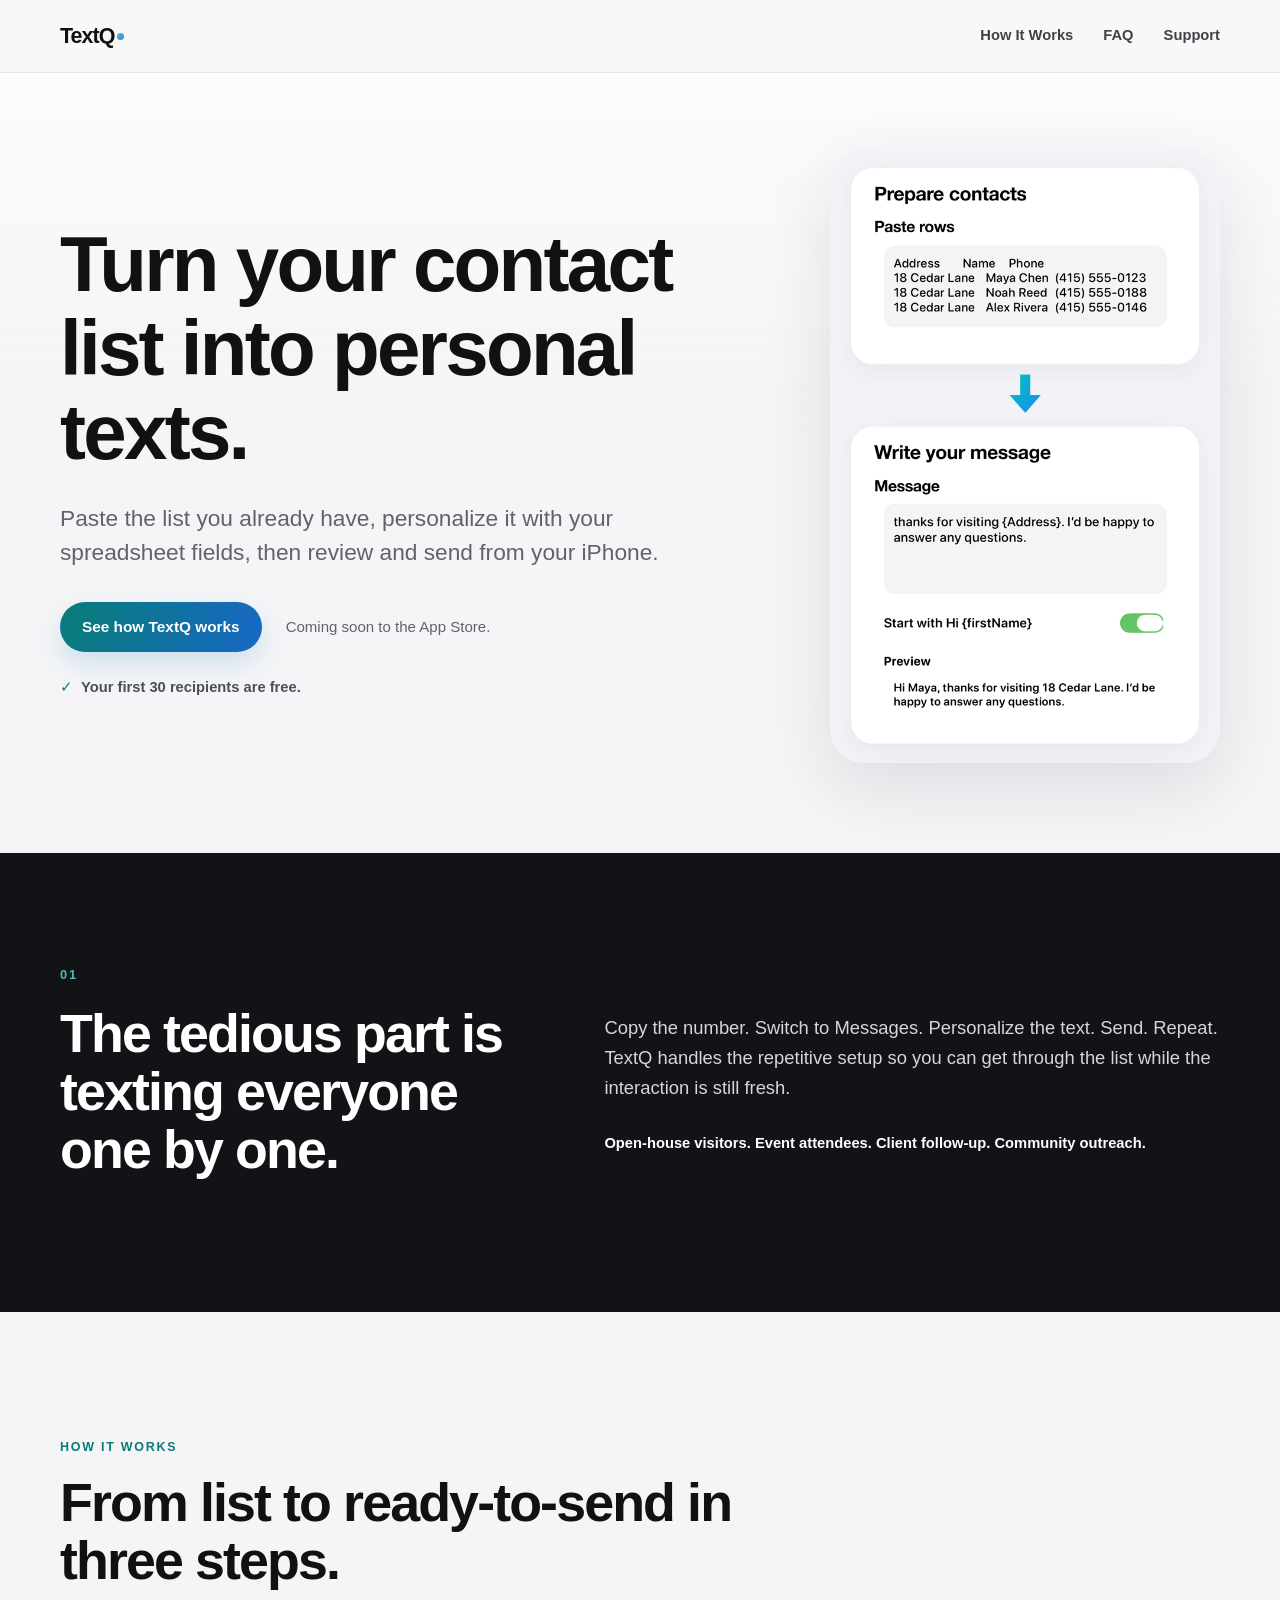
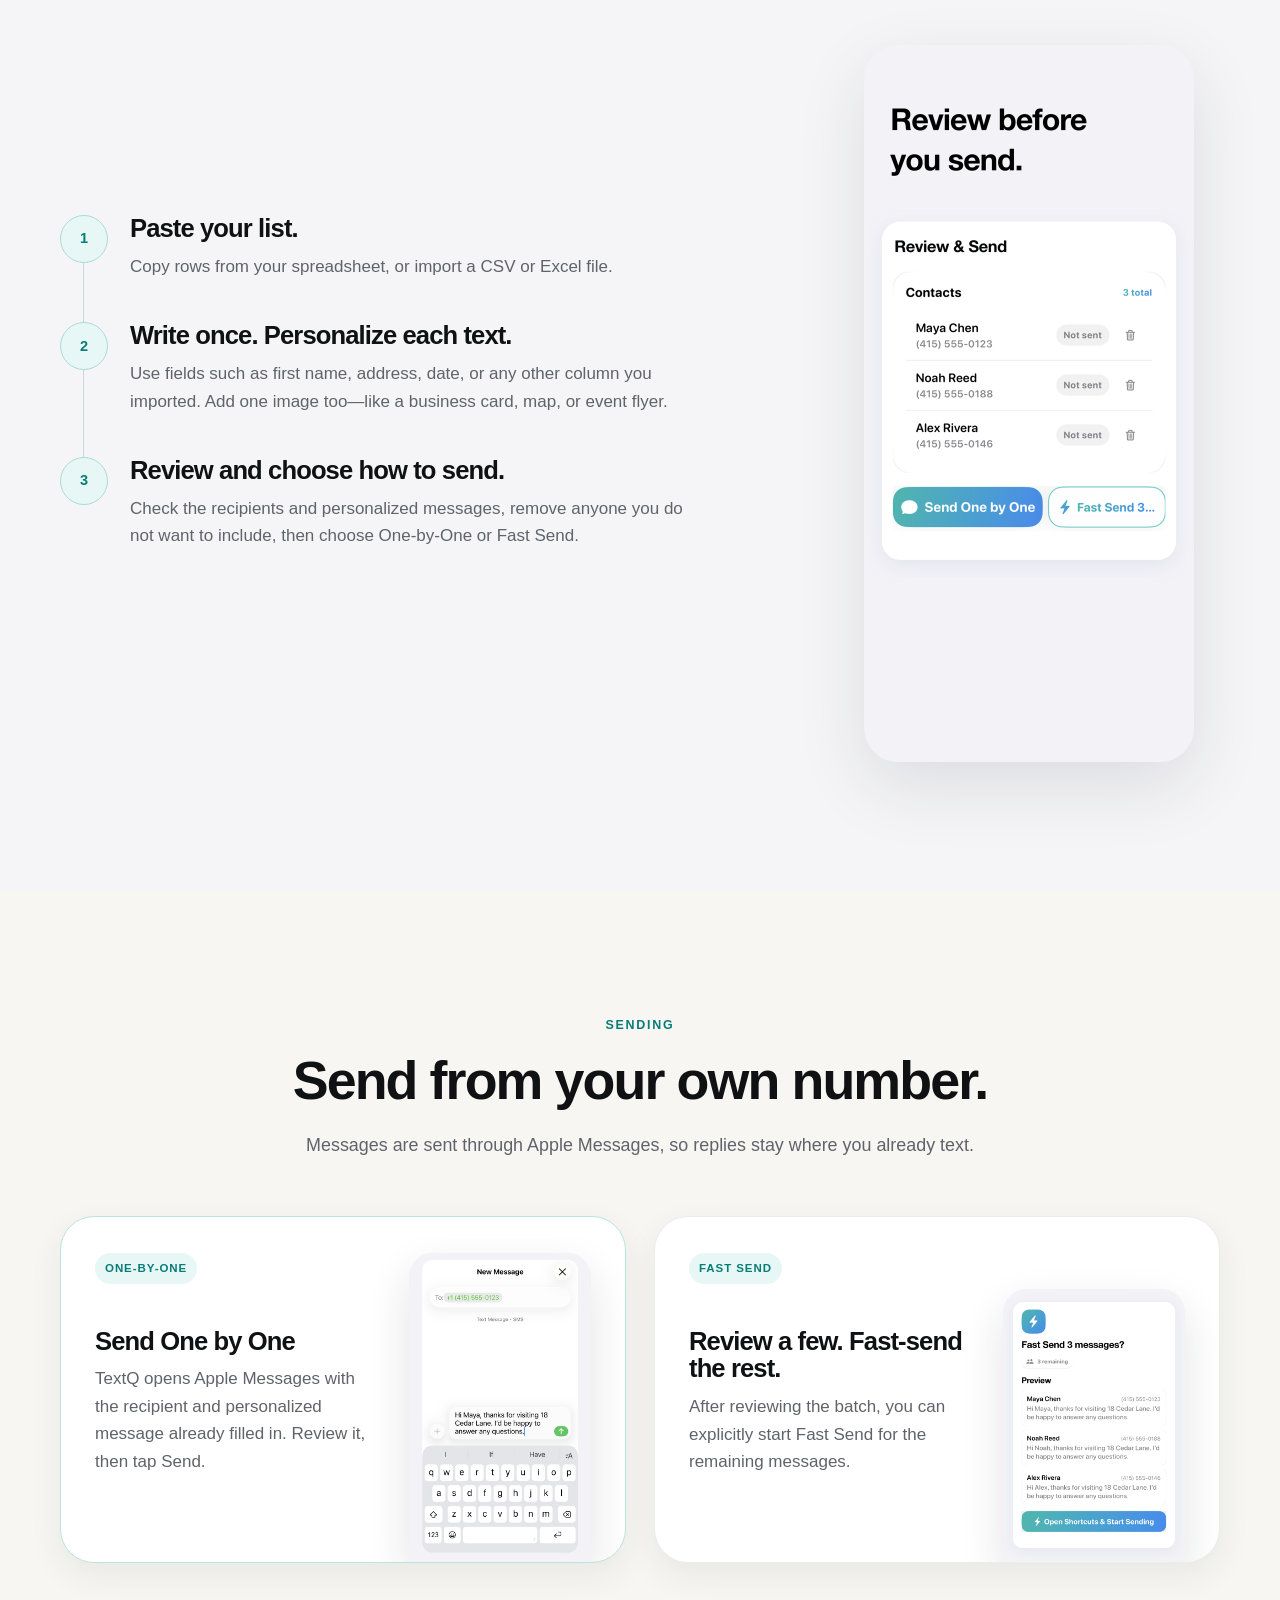
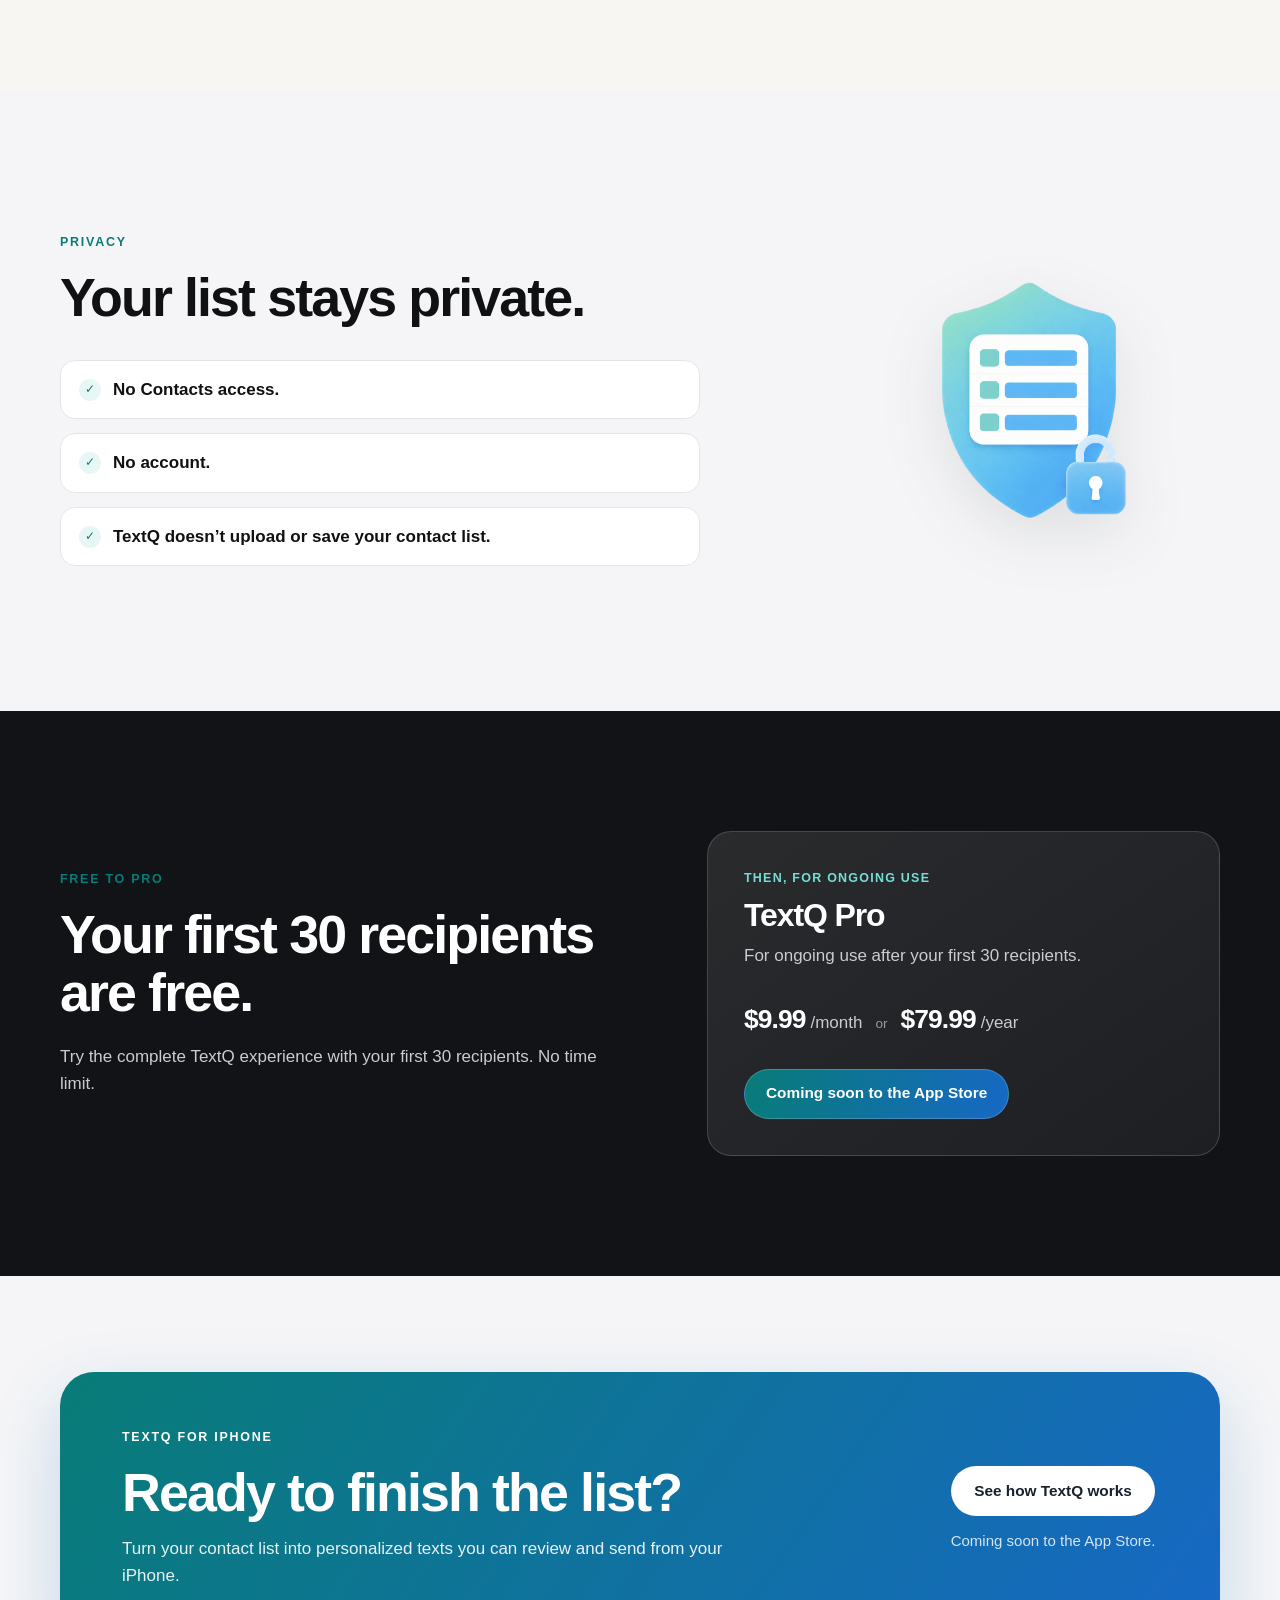
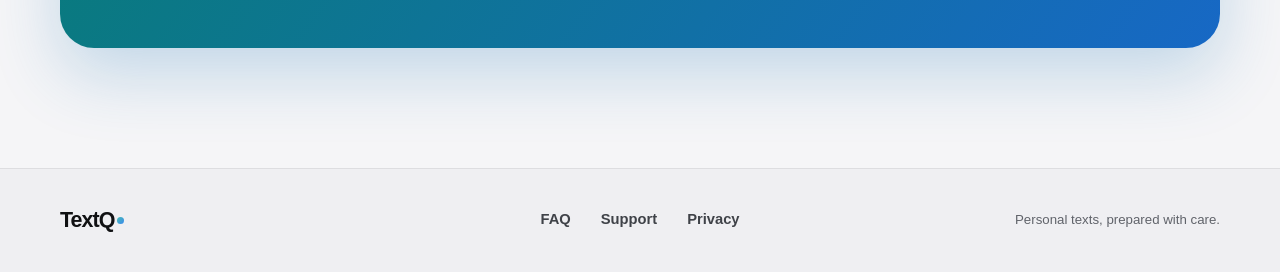
==== index.html @ ec455a9d "Build TextQ launch website" ====
<!doctype html>
<html lang="en">
<head>
  <meta charset="utf-8">
  <meta name="viewport" content="width=device-width, initial-scale=1">
  <title>TextQ — Turn Contact Lists Into Personal Texts</title>
  <meta name="description" content="Paste or import your contact list, personalize texts with spreadsheet fields, review every message, and send from your own iPhone with TextQ.">
  <meta name="theme-color" content="#f5f5f7">
  <link rel="icon" href="assets/images/favicon.png" type="image/png">
  <link rel="apple-touch-icon" href="assets/images/apple-touch-icon.png">
  <link rel="stylesheet" href="assets/css/site.css">
</head>
<body>
  <a class="skip-link" href="#main-content">Skip to content</a>

  <header class="site-header">
    <div class="nav-shell">
      <a class="wordmark" href="index.html" aria-label="TextQ home">TextQ</a>
      <nav class="desktop-nav" aria-label="Primary navigation">
        <a href="#how-it-works">How It Works</a>
        <a href="faq/">FAQ</a>
        <a href="support/">Support</a>
      </nav>
      <details class="mobile-nav">
        <summary aria-label="Open navigation menu">Menu</summary>
        <nav aria-label="Mobile navigation">
          <a href="#how-it-works">How It Works</a>
          <a href="faq/">FAQ</a>
          <a href="support/">Support</a>
        </nav>
      </details>
    </div>
  </header>

  <main id="main-content">
    <section class="hero section-shell" aria-labelledby="hero-title">
      <div class="hero-copy">
        <h1 id="hero-title">Turn your contact list into personal texts.</h1>
        <p class="hero-lede">Paste the list you already have, personalize it with your spreadsheet fields, then review and send from your iPhone.</p>
        <div class="hero-actions">
          <a class="button button-primary" href="#how-it-works">See how TextQ works</a>
          <p class="status-text">Coming soon to the App Store.</p>
        </div>
        <p class="hero-proof">Your first 30 recipients are free.</p>
      </div>
      <figure class="hero-visual product-shot">
        <img src="assets/images/textq-list-to-message.png" width="660" height="1040" alt="A TextQ contact list with Maya Chen, Noah Reed, and Alex Rivera becoming personalized message previews.">
      </figure>
    </section>

    <section class="pain-section">
      <div class="section-shell pain-layout">
        <div>
          <p class="section-number" aria-hidden="true">01</p>
          <h2>The tedious part is texting everyone one by one.</h2>
        </div>
        <div class="pain-copy">
          <p>Copy the number. Switch to Messages. Personalize the text. Send. Repeat. TextQ handles the repetitive setup so you can get through the list while the interaction is still fresh.</p>
          <p class="example-line">Open-house visitors. Event attendees. Client follow-up. Community outreach.</p>
        </div>
      </div>
    </section>

    <section class="how-section section-shell" id="how-it-works" aria-labelledby="how-title">
      <div class="section-heading">
        <p class="eyebrow">How it works</p>
        <h2 id="how-title">From list to ready-to-send in three steps.</h2>
      </div>
      <div class="how-layout">
        <ol class="steps-list">
          <li>
            <span class="step-index" aria-hidden="true">1</span>
            <div>
              <h3>Paste your list.</h3>
              <p>Copy rows from your spreadsheet, or import a CSV or Excel file.</p>
            </div>
          </li>
          <li>
            <span class="step-index" aria-hidden="true">2</span>
            <div>
              <h3>Write once. Personalize each text.</h3>
              <p>Use fields such as first name, address, date, or any other column you imported. Add one image too—like a business card, map, or event flyer.</p>
            </div>
          </li>
          <li>
            <span class="step-index" aria-hidden="true">3</span>
            <div>
              <h3>Review and choose how to send.</h3>
              <p>Check the recipients and personalized messages, remove anyone you do not want to include, then choose One-by-One or Fast Send.</p>
            </div>
          </li>
        </ol>
        <figure class="review-visual product-shot compact-shot">
          <img src="assets/images/textq-review.png" width="660" height="1434" alt="TextQ Review and Send showing three recipients and the Send One by One and Fast Send choices.">
        </figure>
      </div>
    </section>

    <section class="sending-section">
      <div class="section-shell">
        <div class="section-heading centered-heading">
          <p class="eyebrow">Sending</p>
          <h2>Send from your own number.</h2>
          <p>Messages are sent through Apple Messages, so replies stay where you already text.</p>
        </div>
        <div class="sending-grid">
          <article class="send-choice primary-choice">
            <div class="choice-copy">
              <span class="choice-label">One-by-One</span>
              <h3>Send One by One</h3>
              <p>TextQ opens Apple Messages with the recipient and personalized message already filled in. Review it, then tap Send.</p>
            </div>
            <figure class="product-shot send-shot">
              <img src="assets/images/textq-apple-messages.png?v=c2-final" width="660" height="1120" alt="An unsent personalized text to Maya shown in Apple Messages.">
            </figure>
          </article>
          <article class="send-choice">
            <div class="choice-copy">
              <span class="choice-label">Fast Send</span>
              <h3>Review a few. Fast-send the rest.</h3>
              <p>After reviewing the batch, you can explicitly start Fast Send for the remaining messages.</p>
            </div>
            <figure class="product-shot send-shot">
              <img src="assets/images/textq-fast-send.png?v=c2-final" width="660" height="990" alt="TextQ Fast Send confirmation showing three personalized previews and the explicit Open Shortcuts and Start Sending action.">
            </figure>
          </article>
        </div>
      </div>
    </section>

    <section class="privacy-section section-shell" aria-labelledby="privacy-title">
      <div class="privacy-copy">
        <p class="eyebrow">Privacy</p>
        <h2 id="privacy-title">Your list stays private.</h2>
        <ul class="trust-list">
          <li>No Contacts access.</li>
          <li>No account.</li>
          <li>TextQ doesn’t upload or save your contact list.</li>
        </ul>
      </div>
      <figure class="privacy-visual">
        <img src="assets/images/textq-privacy.png" width="1254" height="1254" alt="A contact list protected by a shield and lock.">
      </figure>
    </section>

    <section class="pricing-section">
      <div class="section-shell pricing-layout">
        <div class="pricing-intro">
          <p class="eyebrow">Free to Pro</p>
          <h2>Your first 30 recipients are free.</h2>
          <p>Try the complete TextQ experience with your first 30 recipients. No time limit.</p>
        </div>
        <div class="pricing-card" aria-label="TextQ Pro standard pricing">
          <p class="plan-kicker">Then, for ongoing use</p>
          <h3>TextQ Pro</h3>
          <p>For ongoing use after your first 30 recipients.</p>
          <p class="price"><span>$9.99</span>/month <em>or</em> <span>$79.99</span>/year</p>
          <span class="button pricing-prelaunch-cta" role="link" aria-disabled="true" data-launch-slot="app-store">Coming soon to the App Store</span>
        </div>
      </div>
    </section>

    <section class="final-cta section-shell">
      <div>
        <p class="eyebrow">TextQ for iPhone</p>
        <h2>Ready to finish the list?</h2>
        <p>Turn your contact list into personalized texts you can review and send from your iPhone.</p>
      </div>
      <div class="final-actions">
        <a class="button button-light" href="#how-it-works">See how TextQ works</a>
        <p>Coming soon to the App Store.</p>
      </div>
    </section>
  </main>

  <footer class="site-footer">
    <div class="footer-shell">
      <a class="wordmark" href="index.html">TextQ</a>
      <nav aria-label="Footer navigation">
        <a href="faq/">FAQ</a>
        <a href="support/">Support</a>
        <a href="privacy/">Privacy</a>
      </nav>
      <p>Personal texts, prepared with care.</p>
    </div>
  </footer>
</body>
</html>
---- assets/css/site.css ----
:root {
  color-scheme: light;
  --bg: #f5f5f7;
  --bg-warm: #f7f6f2;
  --surface: #ffffff;
  --ink: #101113;
  --muted: #60636a;
  --line: #dedfe4;
  --teal: #49bdb4;
  --teal-dark: #087c77;
  --blue: #3988ef;
  --blue-dark: #1768c5;
  --accent-soft: #e7f7f5;
  --shadow: 0 24px 70px rgba(25, 37, 52, 0.11);
  --shadow-soft: 0 12px 34px rgba(25, 37, 52, 0.07);
  --radius-xl: 34px;
  --radius-lg: 24px;
  --radius-md: 18px;
  --content: 1160px;
  --reading: 720px;
  font-family: -apple-system, BlinkMacSystemFont, "Segoe UI", sans-serif;
  font-synthesis: none;
}

* {
  box-sizing: border-box;
}

html {
  scroll-behavior: smooth;
  scroll-padding-top: 96px;
}

body {
  margin: 0;
  background: var(--bg);
  color: var(--ink);
  font-size: 17px;
  line-height: 1.62;
  -webkit-font-smoothing: antialiased;
}

body::before {
  content: "";
  position: fixed;
  inset: 0 0 auto;
  z-index: -1;
  height: 430px;
  background: linear-gradient(180deg, rgba(255,255,255,.76), rgba(245,245,247,0));
  pointer-events: none;
}

img {
  display: block;
  max-width: 100%;
  height: auto;
}

a {
  color: inherit;
  text-decoration-thickness: .08em;
  text-underline-offset: .18em;
}

a:hover {
  text-decoration-color: var(--teal-dark);
}

:focus-visible {
  outline: 3px solid var(--blue);
  outline-offset: 4px;
  border-radius: 6px;
}

.skip-link {
  position: fixed;
  z-index: 100;
  top: 12px;
  left: 12px;
  padding: 10px 14px;
  border-radius: 10px;
  background: var(--ink);
  color: #fff;
  transform: translateY(-150%);
  transition: transform .15s ease;
}

.skip-link:focus {
  transform: translateY(0);
}

h1,
h2,
h3,
p {
  margin-top: 0;
}

h1,
h2,
h3 {
  line-height: 1.08;
  letter-spacing: -.035em;
}

h1 {
  margin-bottom: 26px;
  font-size: clamp(3.15rem, 6.4vw, 5.9rem);
  max-width: 820px;
}

@media (min-width: 761px) {
  .hero h1 {
    font-size: clamp(3.15rem, 6.1vw, 5.6rem);
  }
}

h2 {
  margin-bottom: 22px;
  font-size: clamp(2.3rem, 4.2vw, 4rem);
  max-width: 790px;
}

h3 {
  margin-bottom: 10px;
  font-size: clamp(1.3rem, 2vw, 1.65rem);
}

.section-shell,
.nav-shell,
.footer-shell {
  width: min(calc(100% - 48px), var(--content));
  margin-inline: auto;
}

.site-header {
  position: sticky;
  z-index: 50;
  top: 0;
  border-bottom: 1px solid rgba(16, 17, 19, .08);
  background: rgba(247, 247, 248, .86);
  -webkit-backdrop-filter: saturate(150%) blur(18px);
  backdrop-filter: saturate(150%) blur(18px);
}

.nav-shell {
  display: flex;
  min-height: 72px;
  align-items: center;
  justify-content: space-between;
}

.wordmark {
  font-size: 1.34rem;
  font-weight: 780;
  letter-spacing: -.045em;
  text-decoration: none;
}

.wordmark::after {
  content: "";
  display: inline-block;
  width: 7px;
  height: 7px;
  margin-left: 3px;
  border-radius: 50%;
  background: linear-gradient(135deg, var(--teal), var(--blue));
  vertical-align: .12em;
}

.desktop-nav,
.footer-shell nav {
  display: flex;
  align-items: center;
  gap: 30px;
}

.desktop-nav a,
.footer-shell nav a {
  color: #3f4248;
  font-size: .92rem;
  font-weight: 650;
  text-decoration: none;
}

.desktop-nav a:hover,
.footer-shell nav a:hover,
.desktop-nav a[aria-current="page"],
.footer-shell nav a[aria-current="page"] {
  color: var(--ink);
}

.mobile-nav {
  display: none;
  position: relative;
}

.mobile-nav summary {
  cursor: pointer;
  list-style: none;
  padding: 10px 2px 10px 12px;
  font-size: .94rem;
  font-weight: 700;
}

.mobile-nav summary::-webkit-details-marker {
  display: none;
}

.mobile-nav nav {
  position: absolute;
  top: 48px;
  right: 0;
  display: grid;
  min-width: 190px;
  padding: 10px;
  border: 1px solid var(--line);
  border-radius: 16px;
  background: var(--surface);
  box-shadow: var(--shadow-soft);
}

.mobile-nav nav a {
  padding: 11px 12px;
  border-radius: 10px;
  font-weight: 650;
  text-decoration: none;
}

.mobile-nav nav a:hover {
  background: var(--bg);
}

.eyebrow {
  margin-bottom: 18px;
  color: var(--teal-dark);
  font-size: .78rem;
  font-weight: 800;
  letter-spacing: .14em;
  line-height: 1.2;
  text-transform: uppercase;
}

.hero {
  display: grid;
  grid-template-columns: minmax(0, 1.12fr) minmax(290px, .66fr);
  gap: clamp(48px, 7vw, 100px);
  min-height: 780px;
  padding-block: 74px 88px;
  align-items: center;
}

.hero-copy {
  padding-top: 10px;
}

.hero-lede {
  max-width: 650px;
  margin-bottom: 32px;
  color: var(--muted);
  font-size: clamp(1.16rem, 2vw, 1.42rem);
  line-height: 1.52;
}

.hero-actions {
  display: flex;
  flex-wrap: wrap;
  gap: 18px 24px;
  align-items: center;
}

.button {
  display: inline-flex;
  min-height: 50px;
  align-items: center;
  justify-content: center;
  padding: 13px 21px;
  border: 1px solid transparent;
  border-radius: 999px;
  font-size: .96rem;
  font-weight: 750;
  line-height: 1.2;
  text-decoration: none;
}

.button-primary {
  background: linear-gradient(110deg, var(--teal-dark), var(--blue-dark));
  color: #fff;
  box-shadow: 0 12px 28px rgba(42, 132, 192, .19);
}

.button-primary:hover {
  filter: saturate(112%) brightness(.98);
}

.button-secondary {
  border-color: #c7c9d0;
  background: var(--surface);
  color: var(--ink);
}

.button-light {
  background: #fff;
  color: #17202d;
}

.status-text,
.final-actions p {
  margin: 0;
  color: var(--muted);
  font-size: .94rem;
}

.hero-proof {
  display: inline-block;
  margin: 24px 0 0;
  color: #4b4f56;
  font-size: .92rem;
  font-weight: 680;
}

.hero-proof::before {
  content: "✓";
  margin-right: 8px;
  color: var(--teal-dark);
}

.product-shot {
  margin: 0;
}

.product-shot img {
  width: 100%;
  border-radius: var(--radius-xl);
  background: #f2f2f7;
  box-shadow: var(--shadow);
}

.hero-visual {
  width: min(100%, 390px);
  justify-self: end;
  transform: rotate(0deg);
}

.pain-section {
  padding-block: 112px;
  background: #111316;
  color: #fff;
}

.pain-layout {
  display: grid;
  grid-template-columns: .86fr 1.14fr;
  gap: 80px;
  align-items: start;
}

.pain-layout h2 {
  max-width: 520px;
}

.pain-copy {
  max-width: 640px;
  padding-top: 48px;
  color: #d4d6da;
  font-size: 1.15rem;
}

.section-number {
  margin-bottom: 18px;
  color: var(--teal);
  font-size: .8rem;
  font-weight: 800;
  letter-spacing: .15em;
}

.example-line {
  margin: 30px 0 0;
  color: #fff;
  font-size: .92rem;
  font-weight: 700;
}

.how-section {
  padding-block: 128px;
}

.section-heading {
  max-width: 800px;
  margin-bottom: 56px;
}

.section-heading > p:last-child {
  max-width: 680px;
  margin-bottom: 0;
  color: var(--muted);
  font-size: 1.12rem;
}

.how-layout {
  display: grid;
  grid-template-columns: minmax(0, 1.15fr) minmax(280px, .62fr);
  gap: 70px;
  align-items: center;
}

.steps-list {
  display: grid;
  gap: 0;
  margin: 0;
  padding: 0;
  list-style: none;
}

.steps-list li {
  position: relative;
  display: grid;
  grid-template-columns: 48px 1fr;
  gap: 22px;
  padding: 0 0 42px;
}

.steps-list li:not(:last-child)::after {
  content: "";
  position: absolute;
  top: 48px;
  bottom: 0;
  left: 23px;
  width: 1px;
  background: #c9d8dd;
}

.step-index {
  display: grid;
  width: 48px;
  height: 48px;
  place-items: center;
  border: 1px solid #acd9d6;
  border-radius: 50%;
  background: var(--accent-soft);
  color: var(--teal-dark);
  font-size: .91rem;
  font-weight: 800;
}

.steps-list p {
  max-width: 560px;
  margin: 0;
  color: var(--muted);
}

.compact-shot {
  width: min(100%, 330px);
  justify-self: center;
}

.sending-section {
  padding-block: 128px;
  background: var(--bg-warm);
}

.centered-heading {
  margin-inline: auto;
  text-align: center;
}

.centered-heading h2,
.centered-heading p {
  margin-inline: auto;
}

.sending-grid {
  display: grid;
  grid-template-columns: 1fr 1fr;
  gap: 28px;
}

.send-choice {
  display: grid;
  grid-template-columns: minmax(0, 1fr) minmax(170px, .64fr);
  gap: 30px;
  overflow: hidden;
  padding: 36px 34px 0;
  border: 1px solid rgba(16,17,19,.08);
  border-radius: var(--radius-xl);
  background: var(--surface);
  box-shadow: var(--shadow-soft);
}

.primary-choice {
  border-color: #bae4df;
}

.choice-label {
  display: inline-flex;
  margin-bottom: 44px;
  padding: 6px 10px;
  border-radius: 999px;
  background: var(--accent-soft);
  color: var(--teal-dark);
  font-size: .72rem;
  font-weight: 800;
  letter-spacing: .08em;
  text-transform: uppercase;
}

.choice-copy p {
  margin: 0;
  color: var(--muted);
}

.send-shot {
  width: 100%;
  align-self: end;
}

.send-shot img {
  border-radius: 24px 24px 0 0;
  box-shadow: 0 18px 44px rgba(25,37,52,.12);
}

.reassurance {
  max-width: 860px;
  margin: 42px auto 0;
  color: #4d535a;
  text-align: center;
}

.control-name,
code {
  font-family: ui-monospace, SFMono-Regular, Menlo, Consolas, monospace;
  font-size: .9em;
}

code {
  padding: .12em .33em;
  border-radius: 5px;
  background: #eef0f3;
}

.privacy-section {
  display: grid;
  grid-template-columns: 1fr minmax(270px, .55fr);
  gap: 84px;
  padding-block: 128px;
  align-items: center;
}

.privacy-copy h2 {
  max-width: 560px;
}

.privacy-copy {
  min-width: 0;
}

.trust-list {
  display: grid;
  gap: 14px;
  max-width: 640px;
  margin: 34px 0 0;
  padding: 0;
  list-style: none;
}

.trust-list li {
  position: relative;
  padding: 15px 18px 15px 52px;
  border: 1px solid #e2e4e8;
  border-radius: 15px;
  background: var(--surface);
  font-weight: 680;
}

.trust-list li::before {
  content: "✓";
  position: absolute;
  top: 50%;
  left: 18px;
  display: grid;
  width: 22px;
  height: 22px;
  place-items: center;
  border-radius: 50%;
  background: var(--accent-soft);
  color: var(--teal-dark);
  font-size: .76rem;
  transform: translateY(-50%);
}

.text-link {
  color: var(--blue-dark);
  font-weight: 720;
}

.privacy-visual {
  width: min(100%, 330px);
  justify-self: center;
}

.privacy-visual img {
  width: 100%;
  filter: drop-shadow(0 20px 30px rgba(25, 37, 52, .1));
}

.pricing-section {
  padding-block: 120px;
  background: #111316;
  color: #fff;
}

.pricing-layout {
  display: grid;
  grid-template-columns: 1.05fr .95fr;
  gap: 80px;
  align-items: center;
}

.pricing-intro > p:last-child {
  max-width: 620px;
  color: #c9ccd1;
}

.pricing-card {
  padding: 36px;
  border: 1px solid rgba(255,255,255,.16);
  border-radius: var(--radius-lg);
  background: linear-gradient(145deg, rgba(255,255,255,.1), rgba(255,255,255,.055));
}

.pricing-card p {
  color: #c9ccd1;
}

.pricing-card .plan-kicker {
  margin-bottom: 10px;
  color: #74ded5;
  font-size: .78rem;
  font-weight: 780;
  letter-spacing: .1em;
  text-transform: uppercase;
}

.pricing-card h3 {
  font-size: 2rem;
}

.price {
  display: flex;
  flex-wrap: wrap;
  gap: 0 5px;
  align-items: baseline;
  margin: 28px 0 0;
}

.price span {
  color: #fff;
  font-size: 1.65rem;
  font-weight: 780;
  letter-spacing: -.035em;
}

.price em {
  margin-inline: 8px;
  color: #969ba3;
  font-size: .85rem;
  font-style: normal;
}

.pricing-prelaunch-cta {
  margin-top: 28px;
  border-color: rgba(255,255,255,.2);
  background: linear-gradient(110deg, var(--teal-dark), var(--blue-dark));
  color: #fff;
  box-shadow: none;
  cursor: default;
  pointer-events: none;
  user-select: none;
}

.final-cta {
  display: grid;
  grid-template-columns: 1fr auto;
  gap: 50px;
  margin-top: 96px;
  margin-bottom: 120px;
  padding: 58px 62px;
  border-radius: var(--radius-xl);
  background: linear-gradient(125deg, var(--teal-dark), var(--blue-dark));
  color: #fff;
  box-shadow: 0 26px 68px rgba(35,123,184,.24);
}

.final-cta h2 {
  margin-bottom: 14px;
}

.final-cta > div:first-child p:last-child {
  max-width: 640px;
  margin-bottom: 0;
  color: rgba(255,255,255,.9);
}

.final-cta .eyebrow {
  color: #fff;
}

.final-actions {
  display: grid;
  gap: 13px;
  min-width: 210px;
  place-content: center;
  text-align: center;
}

.final-actions p {
  color: rgba(255,255,255,.82);
}

.site-footer {
  padding-block: 34px;
  border-top: 1px solid rgba(16,17,19,.08);
  background: #efeff2;
}

.footer-shell {
  display: grid;
  grid-template-columns: 1fr auto 1fr;
  align-items: center;
  gap: 26px;
}

.footer-shell > p {
  margin: 0;
  color: var(--muted);
  font-size: .83rem;
  text-align: right;
}

/* Interior pages */
.page-hero {
  padding-block: 108px 82px;
}

.page-hero h1 {
  margin-bottom: 20px;
}

.page-hero > p:last-child,
.page-hero > div > p:last-child {
  max-width: 700px;
  margin-bottom: 0;
  color: var(--muted);
  font-size: 1.18rem;
}

.faq-page {
  display: grid;
  gap: 100px;
  padding-bottom: 110px;
}

.faq-group {
  display: grid;
  grid-template-columns: 270px 1fr;
  gap: 70px;
  align-items: start;
}

.faq-group-heading {
  position: sticky;
  top: 110px;
}

.faq-group-heading h2 {
  font-size: 2.1rem;
}

.faq-list {
  border-top: 1px solid #cfd1d6;
}

.faq-list details {
  border-bottom: 1px solid #cfd1d6;
  scroll-margin-top: 110px;
}

.faq-list summary {
  position: relative;
  cursor: pointer;
  list-style: none;
  padding: 25px 54px 25px 0;
  font-size: 1.12rem;
  font-weight: 720;
  line-height: 1.35;
}

.faq-list summary::-webkit-details-marker {
  display: none;
}

.faq-list summary::after {
  content: "+";
  position: absolute;
  top: 50%;
  right: 8px;
  width: 28px;
  color: var(--teal-dark);
  font-size: 1.7rem;
  font-weight: 400;
  line-height: 1;
  text-align: center;
  transform: translateY(-50%);
}

.faq-list details[open] summary::after {
  content: "−";
}

.faq-list details:target summary {
  color: var(--blue-dark);
}

.details-answer {
  max-width: 720px;
  padding: 0 58px 26px 0;
  color: var(--muted);
}

.details-answer p {
  margin-bottom: 0;
}

.compact-cta {
  display: flex;
  gap: 40px;
  margin-bottom: 110px;
  padding: 42px 46px;
  border-radius: var(--radius-lg);
  background: var(--surface);
  box-shadow: var(--shadow-soft);
  align-items: center;
  justify-content: space-between;
}

.compact-cta h2 {
  margin-bottom: 10px;
  font-size: 2rem;
}

.compact-cta p {
  margin-bottom: 0;
  color: var(--muted);
}

.support-hero {
  display: flex;
  gap: 50px;
  align-items: end;
  justify-content: space-between;
}

.support-hero .button {
  flex: 0 0 auto;
  margin-bottom: 8px;
}

.support-topics {
  padding-bottom: 115px;
}

.topic-grid {
  display: grid;
  grid-template-columns: repeat(2, 1fr);
  gap: 18px;
}

.topic-grid article {
  min-height: 220px;
  padding: 28px 30px;
  border: 1px solid var(--line);
  border-radius: var(--radius-lg);
  background: var(--surface);
}

.topic-grid article > span {
  display: block;
  margin-bottom: 38px;
  color: var(--teal-dark);
  font-size: .75rem;
  font-weight: 800;
  letter-spacing: .13em;
}

.topic-grid p {
  margin-bottom: 0;
  color: var(--muted);
}

.support-contact {
  display: grid;
  grid-template-columns: 1fr 300px;
  gap: 80px;
  margin-bottom: 110px;
  padding: 56px;
  border-radius: var(--radius-xl);
  background: #111316;
  color: #fff;
}

.support-contact h2 {
  margin-bottom: 18px;
}

.support-contact > div:first-child > p:not(.eyebrow):not(.privacy-warning) {
  color: #c9ccd1;
}

.privacy-warning {
  margin: 28px 0 0;
  padding: 18px 20px;
  border-left: 3px solid var(--teal);
  background: rgba(255,255,255,.07);
  color: #fff;
}

.contact-actions {
  display: grid;
  gap: 16px;
  place-content: center stretch;
}

.contact-actions .text-link {
  color: #8ccfff;
  text-align: center;
}

.privacy-page-hero {
  padding-bottom: 46px;
}

.policy-shell {
  max-width: 900px;
  padding-bottom: 120px;
}

.policy-meta {
  display: grid;
  grid-template-columns: 1fr 1fr;
  gap: 16px;
  margin-bottom: 28px;
}

.policy-meta p {
  display: grid;
  gap: 5px;
  margin: 0;
  padding: 20px 22px;
  border: 1px solid var(--line);
  border-radius: 15px;
  background: var(--surface);
}

.policy-meta span {
  color: var(--muted);
  font-size: .78rem;
}

.policy-meta strong {
  font-size: .96rem;
}

.policy-placeholder {
  padding: 38px;
  border: 2px solid #d2a13b;
  border-radius: var(--radius-lg);
  background: #fff9e8;
}

.local-only-label {
  display: inline-flex;
  margin-bottom: 20px;
  padding: 5px 9px;
  border-radius: 999px;
  background: #2b2519;
  color: #fff;
  font-size: .72rem;
  font-weight: 800;
  letter-spacing: .08em;
  text-transform: uppercase;
}

.policy-placeholder h2 {
  margin-bottom: 14px;
  font-size: 2rem;
}

.policy-placeholder p:last-child {
  margin-bottom: 0;
}

.policy-body-frame {
  display: grid;
  gap: 16px;
  margin: 38px 0;
  padding: 34px;
  border: 1px solid var(--line);
  border-radius: var(--radius-lg);
  background: var(--surface);
}

.policy-body-frame span {
  height: 11px;
  border-radius: 999px;
  background: #e9eaed;
}

.policy-body-frame span:nth-child(2) { width: 88%; }
.policy-body-frame span:nth-child(3) { width: 94%; }
.policy-body-frame span:nth-child(4) { width: 72%; }
.policy-body-frame span:nth-child(5) { width: 84%; }

.policy-support {
  margin-bottom: 0;
}

@media (max-width: 980px) {
  .hero {
    grid-template-columns: 1fr minmax(260px, .55fr);
    gap: 42px;
  }

  .send-choice {
    grid-template-columns: 1fr;
  }

  .choice-label {
    margin-bottom: 22px;
  }

  .send-shot {
    width: min(100%, 260px);
    justify-self: center;
  }

  .faq-group {
    grid-template-columns: 220px 1fr;
    gap: 42px;
  }
}

@media (max-width: 760px) {
  body {
    font-size: 16px;
  }

  .section-shell,
  .nav-shell,
  .footer-shell {
    width: min(calc(100% - 32px), var(--content));
  }

  .desktop-nav {
    display: none;
  }

  .mobile-nav {
    display: block;
  }

  .nav-shell {
    min-height: 64px;
  }

  h1 {
    font-size: clamp(2.75rem, 13vw, 4.2rem);
  }

  h2 {
    font-size: clamp(2.15rem, 10vw, 3.1rem);
  }

  .hero {
    grid-template-columns: 1fr;
    gap: 44px;
    min-height: 0;
    padding-block: 62px 76px;
  }

  .hero-copy {
    padding: 0;
  }

  .hero-lede {
    font-size: 1.08rem;
  }

  .hero-actions {
    display: grid;
    gap: 13px;
    justify-items: start;
  }

  .hero-visual {
    width: min(78vw, 315px);
    justify-self: center;
    transform: none;
  }

  .pain-section,
  .how-section,
  .sending-section,
  .privacy-section,
  .pricing-section {
    padding-block: 84px;
  }

  .pain-layout,
  .how-layout,
  .privacy-section,
  .pricing-layout {
    grid-template-columns: 1fr;
    gap: 44px;
  }

  .privacy-section {
    grid-template-columns: minmax(0, 1fr);
  }

  .pain-copy {
    padding-top: 0;
  }

  .section-heading {
    margin-bottom: 40px;
  }

  .compact-shot,
  .privacy-visual {
    width: min(78vw, 305px);
  }

  .sending-grid,
  .topic-grid {
    grid-template-columns: 1fr;
  }

  .send-choice {
    padding: 30px 26px 0;
  }

  .send-shot {
    width: min(72vw, 280px);
  }

  .privacy-copy {
    order: 1;
  }

  .privacy-visual {
    order: 2;
  }

  .pricing-layout {
    gap: 40px;
  }

  .final-cta {
    grid-template-columns: 1fr;
    gap: 34px;
    margin-top: 72px;
    margin-bottom: 80px;
    padding: 42px 28px;
  }

  .final-actions {
    justify-items: start;
    text-align: left;
  }

  .footer-shell {
    grid-template-columns: 1fr;
    justify-items: start;
  }

  .footer-shell nav {
    flex-wrap: wrap;
    gap: 20px;
  }

  .footer-shell > p {
    text-align: left;
  }

  .page-hero {
    padding-block: 76px 60px;
  }

  .faq-page {
    gap: 76px;
    padding-bottom: 84px;
  }

  .faq-group {
    grid-template-columns: 1fr;
    gap: 22px;
  }

  .faq-group-heading {
    position: static;
  }

  .faq-group-heading h2 {
    font-size: 1.85rem;
  }

  .faq-list summary {
    padding-block: 22px;
    font-size: 1.04rem;
  }

  .details-answer {
    padding-right: 38px;
  }

  .compact-cta,
  .support-hero {
    display: grid;
    align-items: start;
  }

  .compact-cta {
    margin-bottom: 84px;
    padding: 34px 28px;
  }

  .support-topics {
    padding-bottom: 84px;
  }

  .topic-grid article {
    min-height: 0;
  }

  .topic-grid article > span {
    margin-bottom: 24px;
  }

  .support-contact {
    grid-template-columns: 1fr;
    gap: 42px;
    margin-bottom: 84px;
    padding: 38px 26px;
  }

  .contact-actions {
    justify-items: start;
  }

  .contact-actions .text-link {
    text-align: left;
  }

  .policy-meta {
    grid-template-columns: 1fr;
  }

  .policy-placeholder,
  .policy-body-frame {
    padding: 26px 22px;
  }
}

@media (max-width: 420px) {
  .section-shell,
  .nav-shell,
  .footer-shell {
    width: min(calc(100% - 28px), var(--content));
  }

  h1 {
    font-size: 2.82rem;
  }

  .button {
    width: 100%;
  }

  .hero-actions .status-text {
    width: 100%;
    text-align: center;
  }

  .hero-visual,
  .compact-shot,
  .privacy-visual,
  .send-shot {
    width: min(82vw, 300px);
  }

  .steps-list li {
    grid-template-columns: 42px 1fr;
    gap: 16px;
  }

  .step-index {
    width: 42px;
    height: 42px;
  }

  .steps-list li:not(:last-child)::after {
    top: 42px;
    left: 20px;
  }

  .price {
    display: block;
  }

  .price em {
    display: block;
    margin: 8px 0;
  }

}

@media (prefers-reduced-motion: reduce) {
  html {
    scroll-behavior: auto;
  }

  *,
  *::before,
  *::after {
    scroll-behavior: auto !important;
    transition-duration: .01ms !important;
    animation-duration: .01ms !important;
    animation-iteration-count: 1 !important;
  }
}

@media (forced-colors: active) {
  .button,
  .trust-list li,
  .send-choice,
  .policy-placeholder {
    border: 1px solid ButtonText;
  }
}
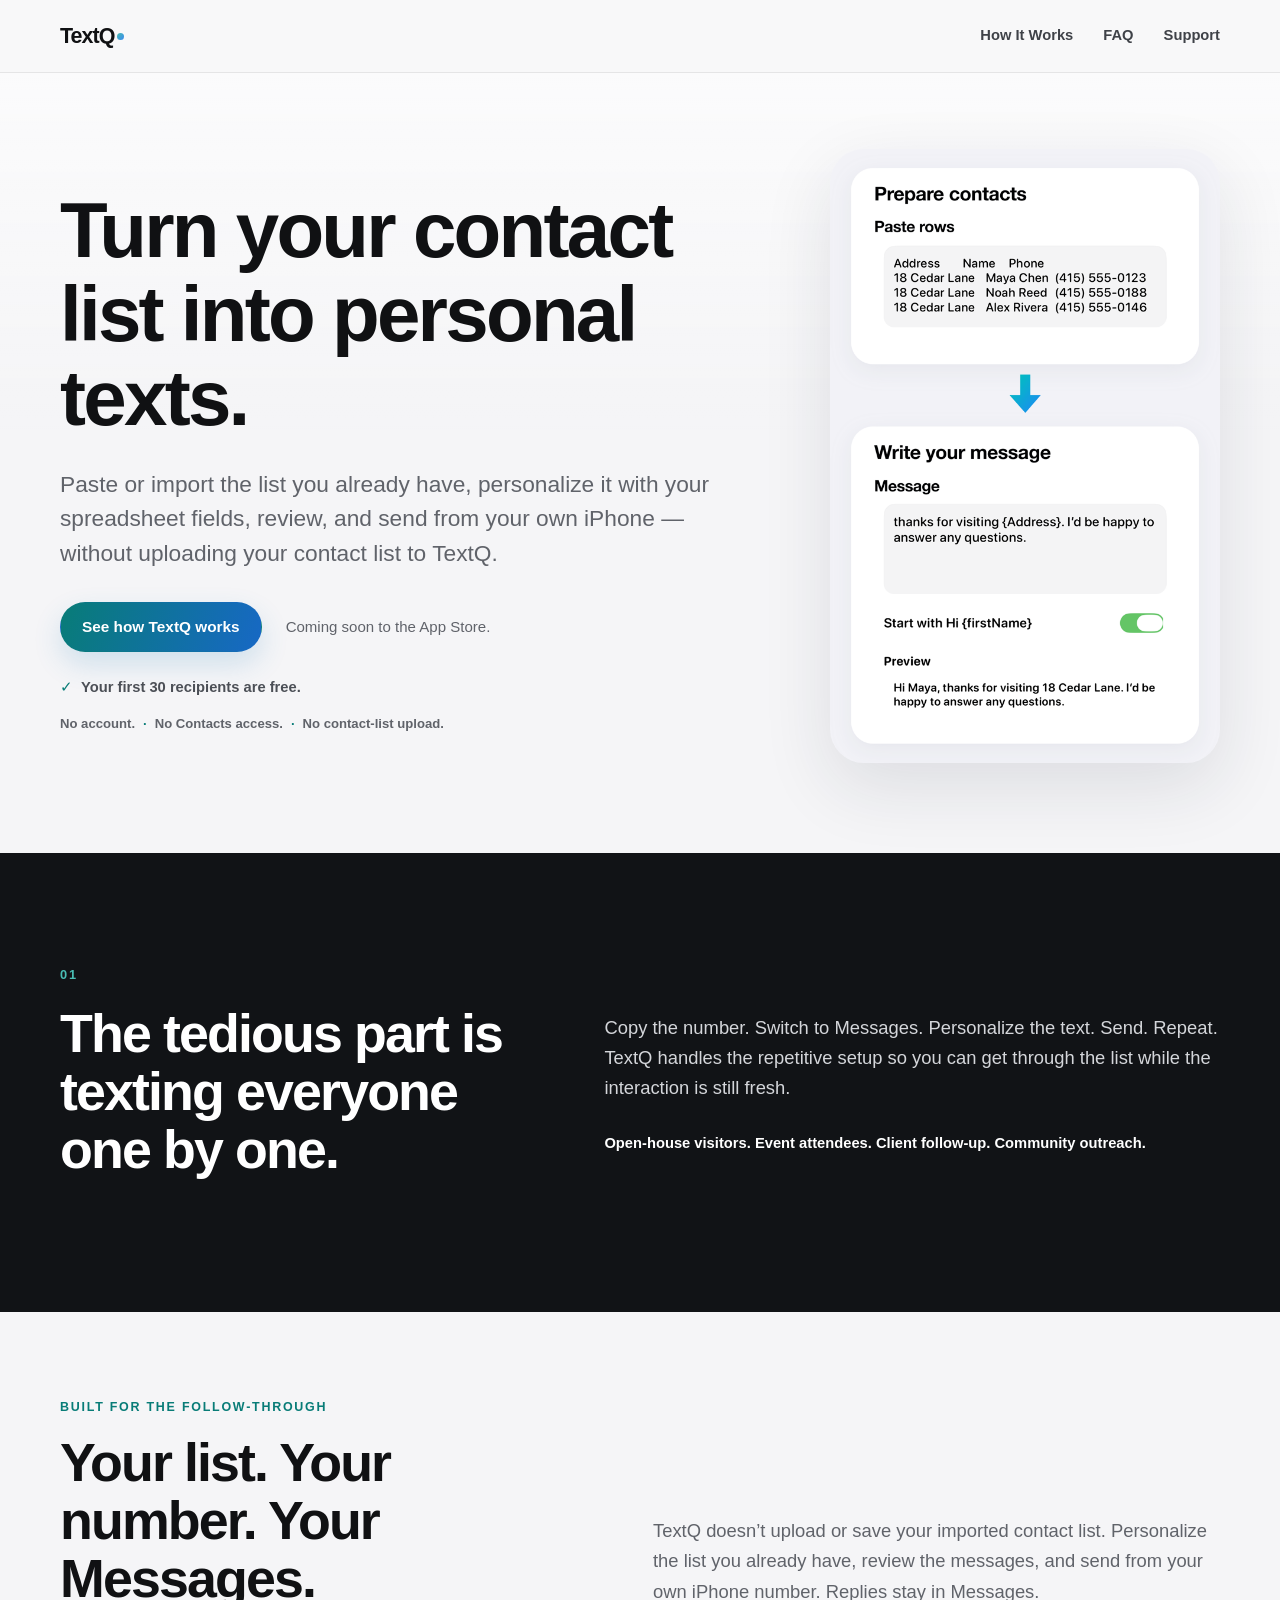
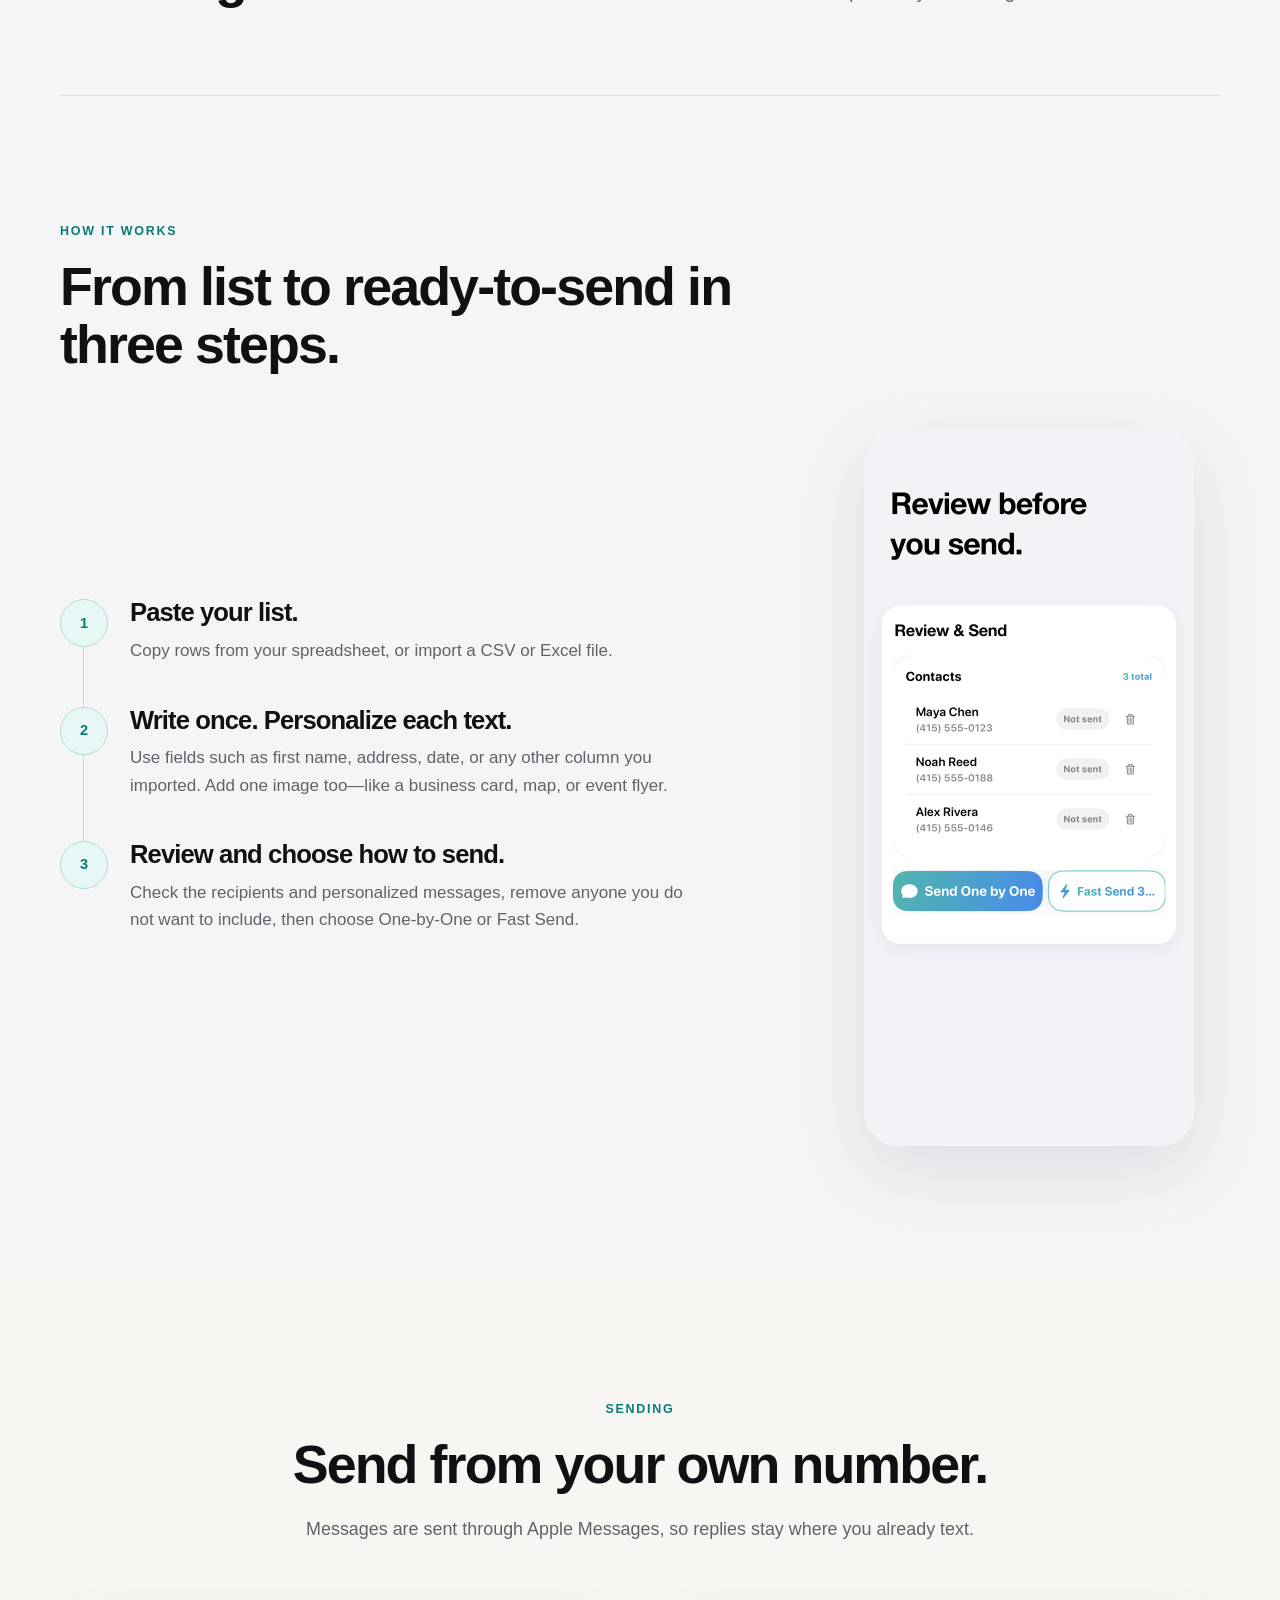
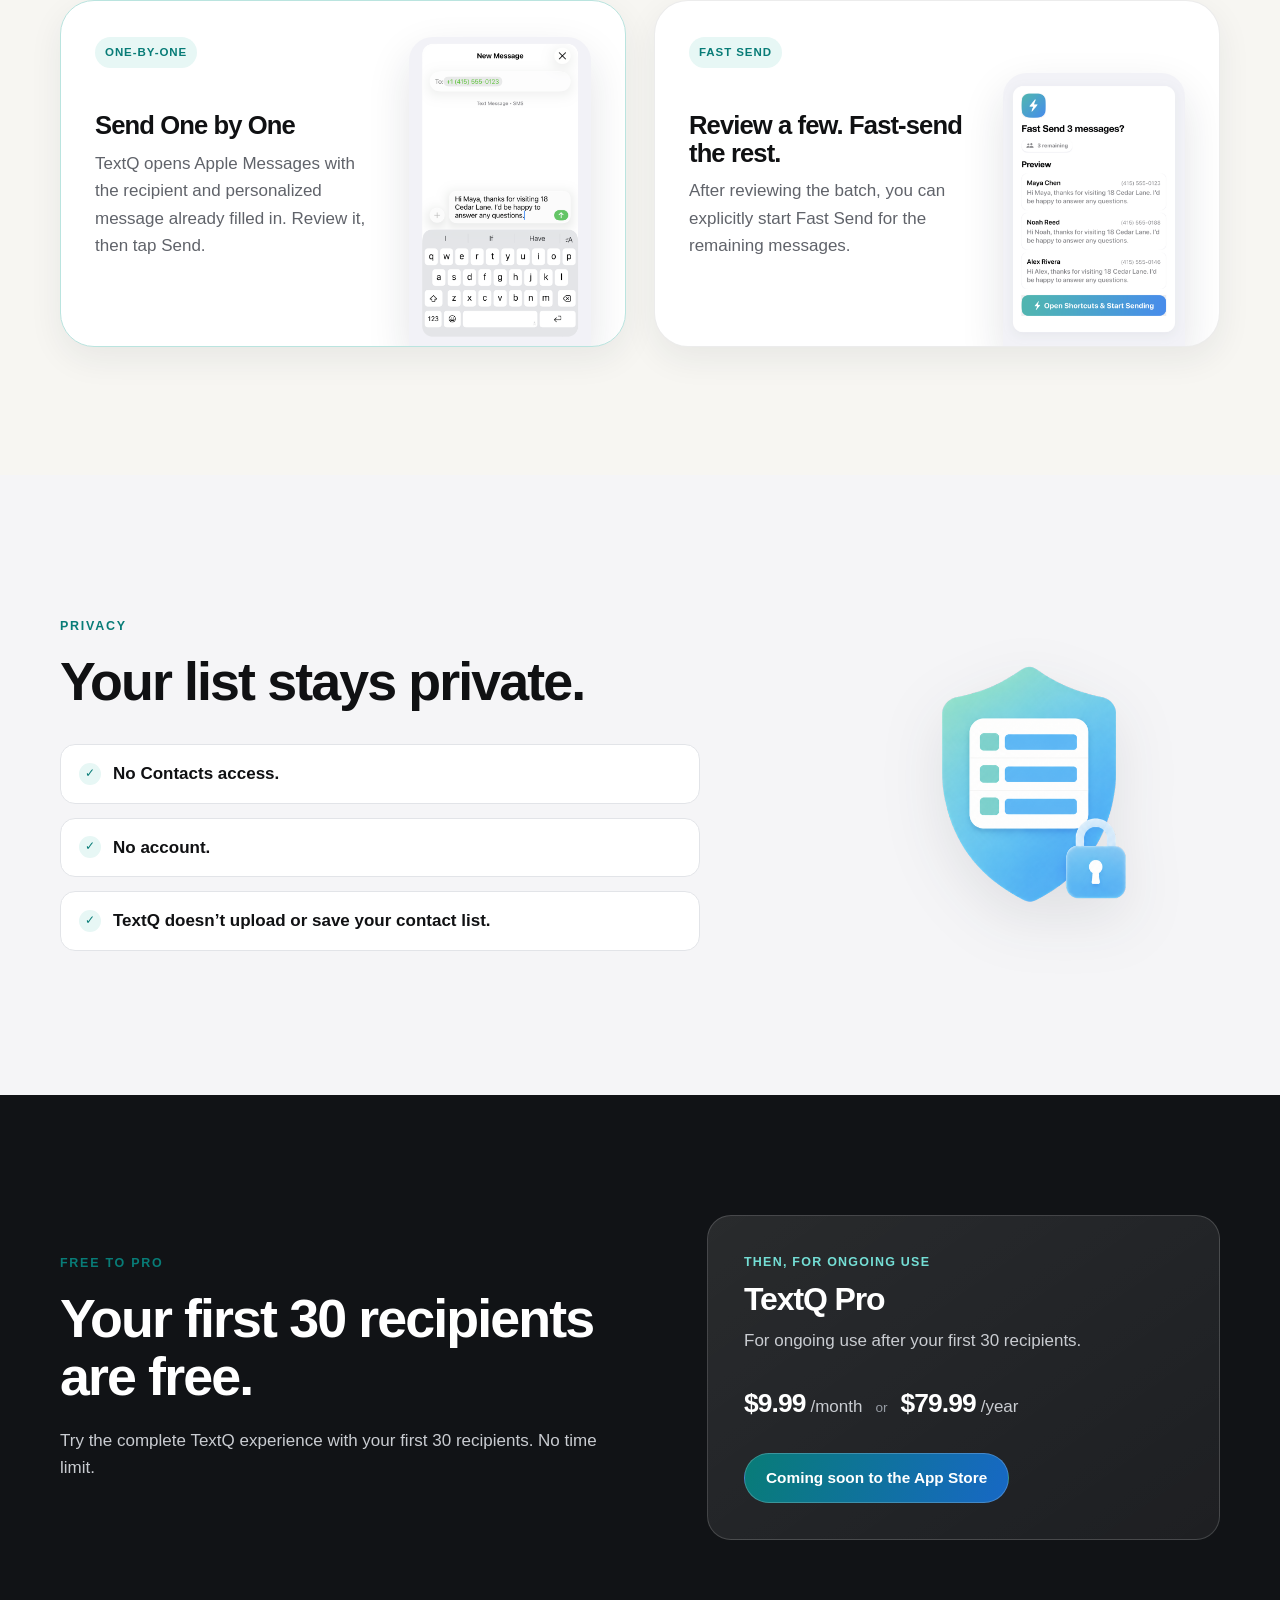
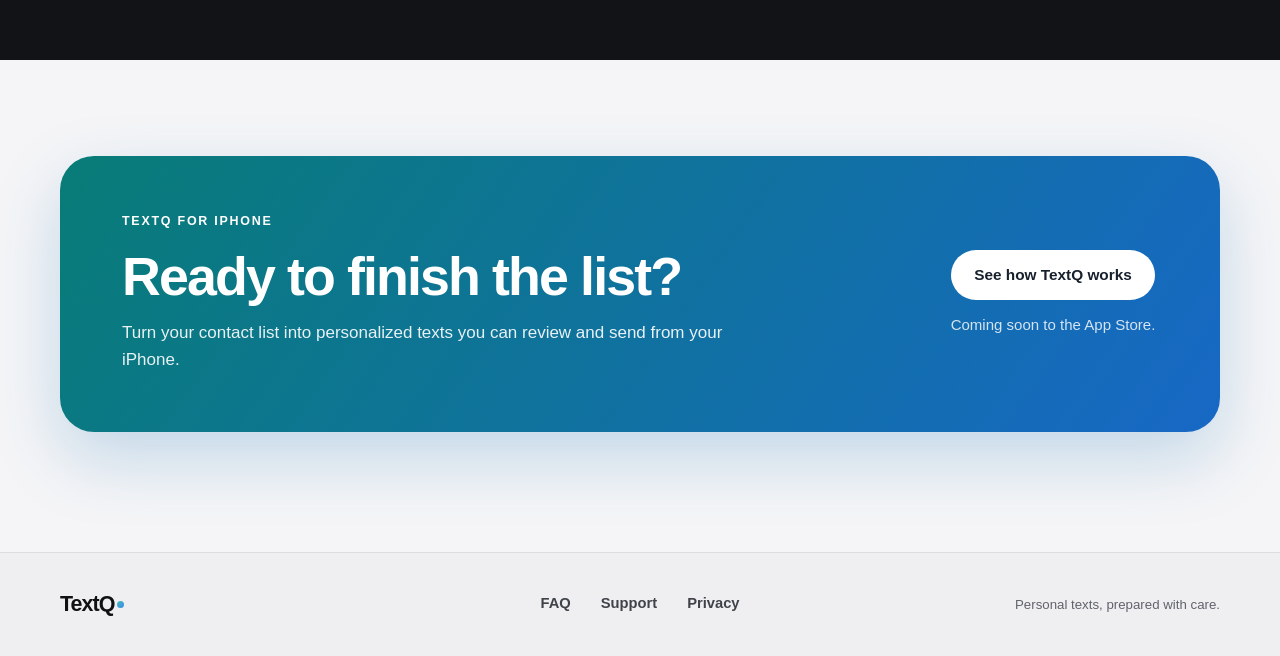
==== commit be705a33: "Strengthen TextQ privacy positioning" ====
--- a/index.html
+++ b/index.html
@@ -4,7 +4,7 @@
   <meta charset="utf-8">
   <meta name="viewport" content="width=device-width, initial-scale=1">
   <title>TextQ — Turn Contact Lists Into Personal Texts</title>
-  <meta name="description" content="Paste or import your contact list, personalize texts with spreadsheet fields, review every message, and send from your own iPhone with TextQ.">
+  <meta name="description" content="Turn your existing contact list into personalized texts, review every message, and send from your own iPhone—without uploading your contact list to TextQ.">
   <meta name="theme-color" content="#f5f5f7">
   <link rel="icon" href="assets/images/favicon.png" type="image/png">
   <link rel="apple-touch-icon" href="assets/images/apple-touch-icon.png">
@@ -36,12 +36,17 @@
     <section class="hero section-shell" aria-labelledby="hero-title">
       <div class="hero-copy">
         <h1 id="hero-title">Turn your contact list into personal texts.</h1>
-        <p class="hero-lede">Paste the list you already have, personalize it with your spreadsheet fields, then review and send from your iPhone.</p>
+        <p class="hero-lede">Paste or import the list you already have, personalize it with your spreadsheet fields, review, and send from your own iPhone — without uploading your contact list to TextQ.</p>
         <div class="hero-actions">
           <a class="button button-primary" href="#how-it-works">See how TextQ works</a>
           <p class="status-text">Coming soon to the App Store.</p>
         </div>
         <p class="hero-proof">Your first 30 recipients are free.</p>
+        <ul class="hero-trust" aria-label="TextQ privacy highlights">
+          <li>No account.</li>
+          <li>No Contacts access.</li>
+          <li>No contact-list upload.</li>
+        </ul>
       </div>
       <figure class="hero-visual product-shot">
         <img src="assets/images/textq-list-to-message.png" width="660" height="1040" alt="A TextQ contact list with Maya Chen, Noah Reed, and Alex Rivera becoming personalized message previews.">
@@ -58,6 +63,14 @@
           <p>Copy the number. Switch to Messages. Personalize the text. Send. Repeat. TextQ handles the repetitive setup so you can get through the list while the interaction is still fresh.</p>
           <p class="example-line">Open-house visitors. Event attendees. Client follow-up. Community outreach.</p>
         </div>
+      </div>
+    </section>
+
+    <section class="positioning-section section-shell" aria-labelledby="positioning-title">
+      <p class="eyebrow">Built for the follow-through</p>
+      <div class="positioning-layout">
+        <h2 id="positioning-title">Your list. Your number. Your Messages.</h2>
+        <p>TextQ doesn’t upload or save your imported contact list. Personalize the list you already have, review the messages, and send from your own iPhone number. Replies stay in Messages.</p>
       </div>
     </section>
 
--- a/assets/css/site.css
+++ b/assets/css/site.css
@@ -325,6 +325,24 @@
   color: var(--teal-dark);
 }
 
+.hero-trust {
+  display: flex;
+  flex-wrap: wrap;
+  gap: 6px 0;
+  margin: 12px 0 0;
+  padding: 0;
+  color: var(--muted);
+  font-size: .82rem;
+  font-weight: 680;
+  list-style: none;
+}
+
+.hero-trust li + li::before {
+  content: "·";
+  margin-inline: 8px;
+  color: var(--teal-dark);
+}
+
 .product-shot {
   margin: 0;
 }
@@ -379,6 +397,30 @@
   color: #fff;
   font-size: .92rem;
   font-weight: 700;
+}
+
+.positioning-section {
+  padding-block: 88px;
+  border-bottom: 1px solid var(--line);
+}
+
+.positioning-layout {
+  display: grid;
+  grid-template-columns: .95fr 1.05fr;
+  gap: 80px;
+  align-items: end;
+}
+
+.positioning-layout h2,
+.positioning-layout p {
+  margin: 0;
+}
+
+.positioning-layout p {
+  max-width: 620px;
+  color: var(--muted);
+  font-size: 1.15rem;
+  line-height: 1.65;
 }
 
 .how-section {
@@ -936,38 +978,18 @@
 }
 
 .privacy-page-hero {
-  padding-bottom: 46px;
+  padding-block: 88px 28px;
+}
+
+.privacy-page-hero h1 {
+  margin-bottom: 0;
+  font-size: clamp(3rem, 4vw, 3.5rem);
+  line-height: 1.08;
 }
 
 .policy-shell {
-  max-width: 900px;
-  padding-bottom: 120px;
-}
-
-.policy-meta {
-  display: grid;
-  grid-template-columns: 1fr 1fr;
-  gap: 16px;
-  margin-bottom: 28px;
-}
-
-.policy-meta p {
-  display: grid;
-  gap: 5px;
-  margin: 0;
-  padding: 20px 22px;
-  border: 1px solid var(--line);
-  border-radius: 15px;
-  background: var(--surface);
-}
-
-.policy-meta span {
-  color: var(--muted);
-  font-size: .78rem;
-}
-
-.policy-meta strong {
-  font-size: .96rem;
+  max-width: 860px;
+  padding-bottom: 104px;
 }
 
 .policy-placeholder {
@@ -1000,13 +1022,45 @@
 }
 
 .policy-body-frame {
-  display: grid;
-  gap: 16px;
-  margin: 38px 0;
+  margin: 24px 0 30px;
   padding: 34px;
   border: 1px solid var(--line);
   border-radius: var(--radius-lg);
   background: var(--surface);
+}
+
+.policy-effective-date {
+  margin: 32px 0 0;
+  padding-top: 22px;
+  border-top: 1px solid var(--line);
+  color: var(--muted);
+  font-size: .85rem;
+}
+
+.policy-effective-date strong {
+  color: var(--ink);
+}
+
+.policy-body-frame > .policy-intro {
+  margin-bottom: 34px;
+}
+
+.policy-body-frame > section + section {
+  margin-top: 38px;
+  padding-top: 32px;
+  border-top: 1px solid var(--line);
+}
+
+.policy-body-frame section h2 {
+  max-width: none;
+  margin-bottom: 16px;
+  font-size: clamp(1.75rem, 2.2vw, 2rem);
+  line-height: 1.2;
+  letter-spacing: -.02em;
+}
+
+.policy-body-frame section > :last-child {
+  margin-bottom: 0;
 }
 
 .policy-body-frame span {
@@ -1108,6 +1162,7 @@
   }
 
   .pain-section,
+  .positioning-section,
   .how-section,
   .sending-section,
   .privacy-section,
@@ -1116,6 +1171,7 @@
   }
 
   .pain-layout,
+  .positioning-layout,
   .how-layout,
   .privacy-section,
   .pricing-layout {
@@ -1261,13 +1317,31 @@
     text-align: left;
   }
 
-  .policy-meta {
-    grid-template-columns: 1fr;
+  .privacy-page-hero {
+    padding-block: 56px 24px;
+  }
+
+  .privacy-page-hero h1 {
+    font-size: clamp(2.25rem, 9vw, 2.625rem);
   }
 
   .policy-placeholder,
   .policy-body-frame {
     padding: 26px 22px;
+  }
+
+  .policy-body-frame > .policy-intro {
+    margin-bottom: 30px;
+  }
+
+  .policy-body-frame > section + section {
+    margin-top: 32px;
+    padding-top: 26px;
+  }
+
+  .policy-body-frame section h2 {
+    font-size: clamp(1.5rem, 6.5vw, 1.75rem);
+    line-height: 1.24;
   }
 }
 
@@ -1276,6 +1350,20 @@
   .nav-shell,
   .footer-shell {
     width: min(calc(100% - 28px), var(--content));
+  }
+
+  .hero-trust {
+    display: grid;
+    grid-template-columns: max-content max-content;
+  }
+
+  .hero-trust li:last-child {
+    grid-column: 1 / -1;
+  }
+
+  .hero-trust li:last-child::before {
+    content: none;
+    margin: 0;
   }
 
   h1 {
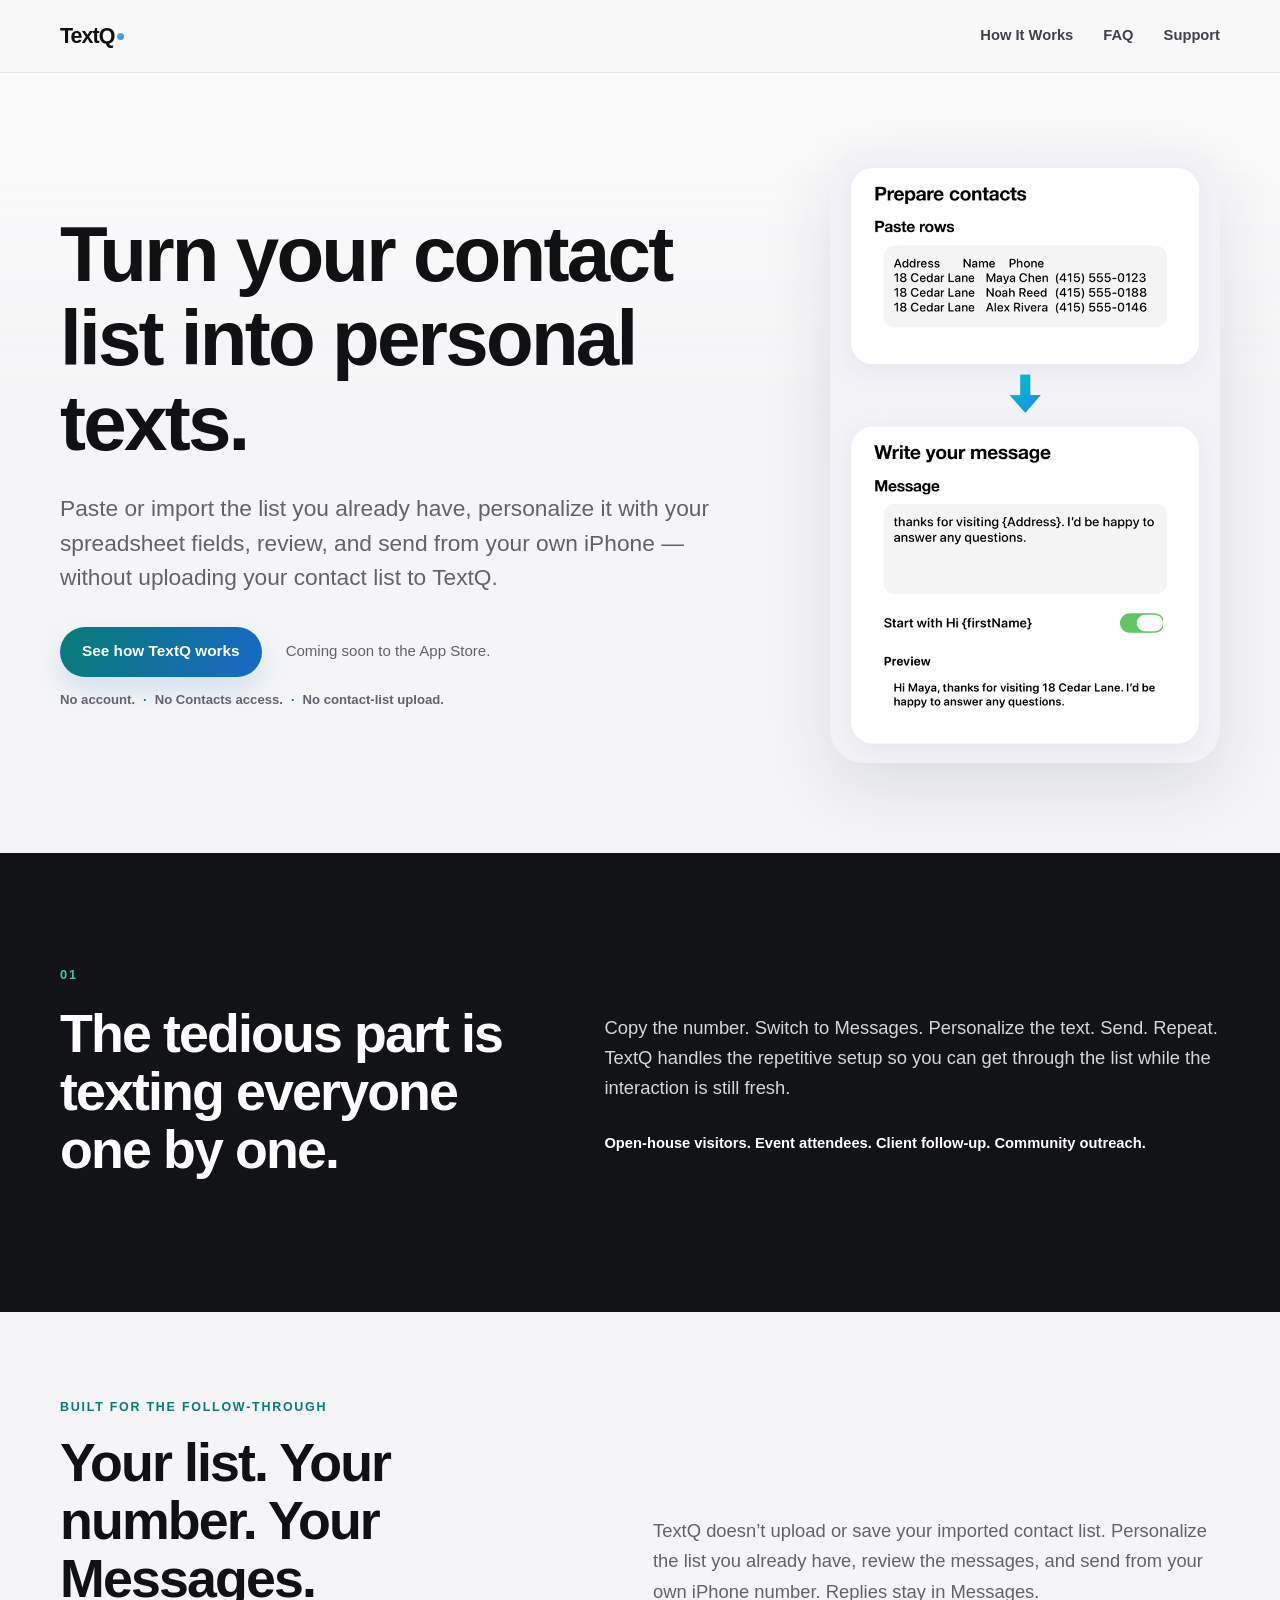
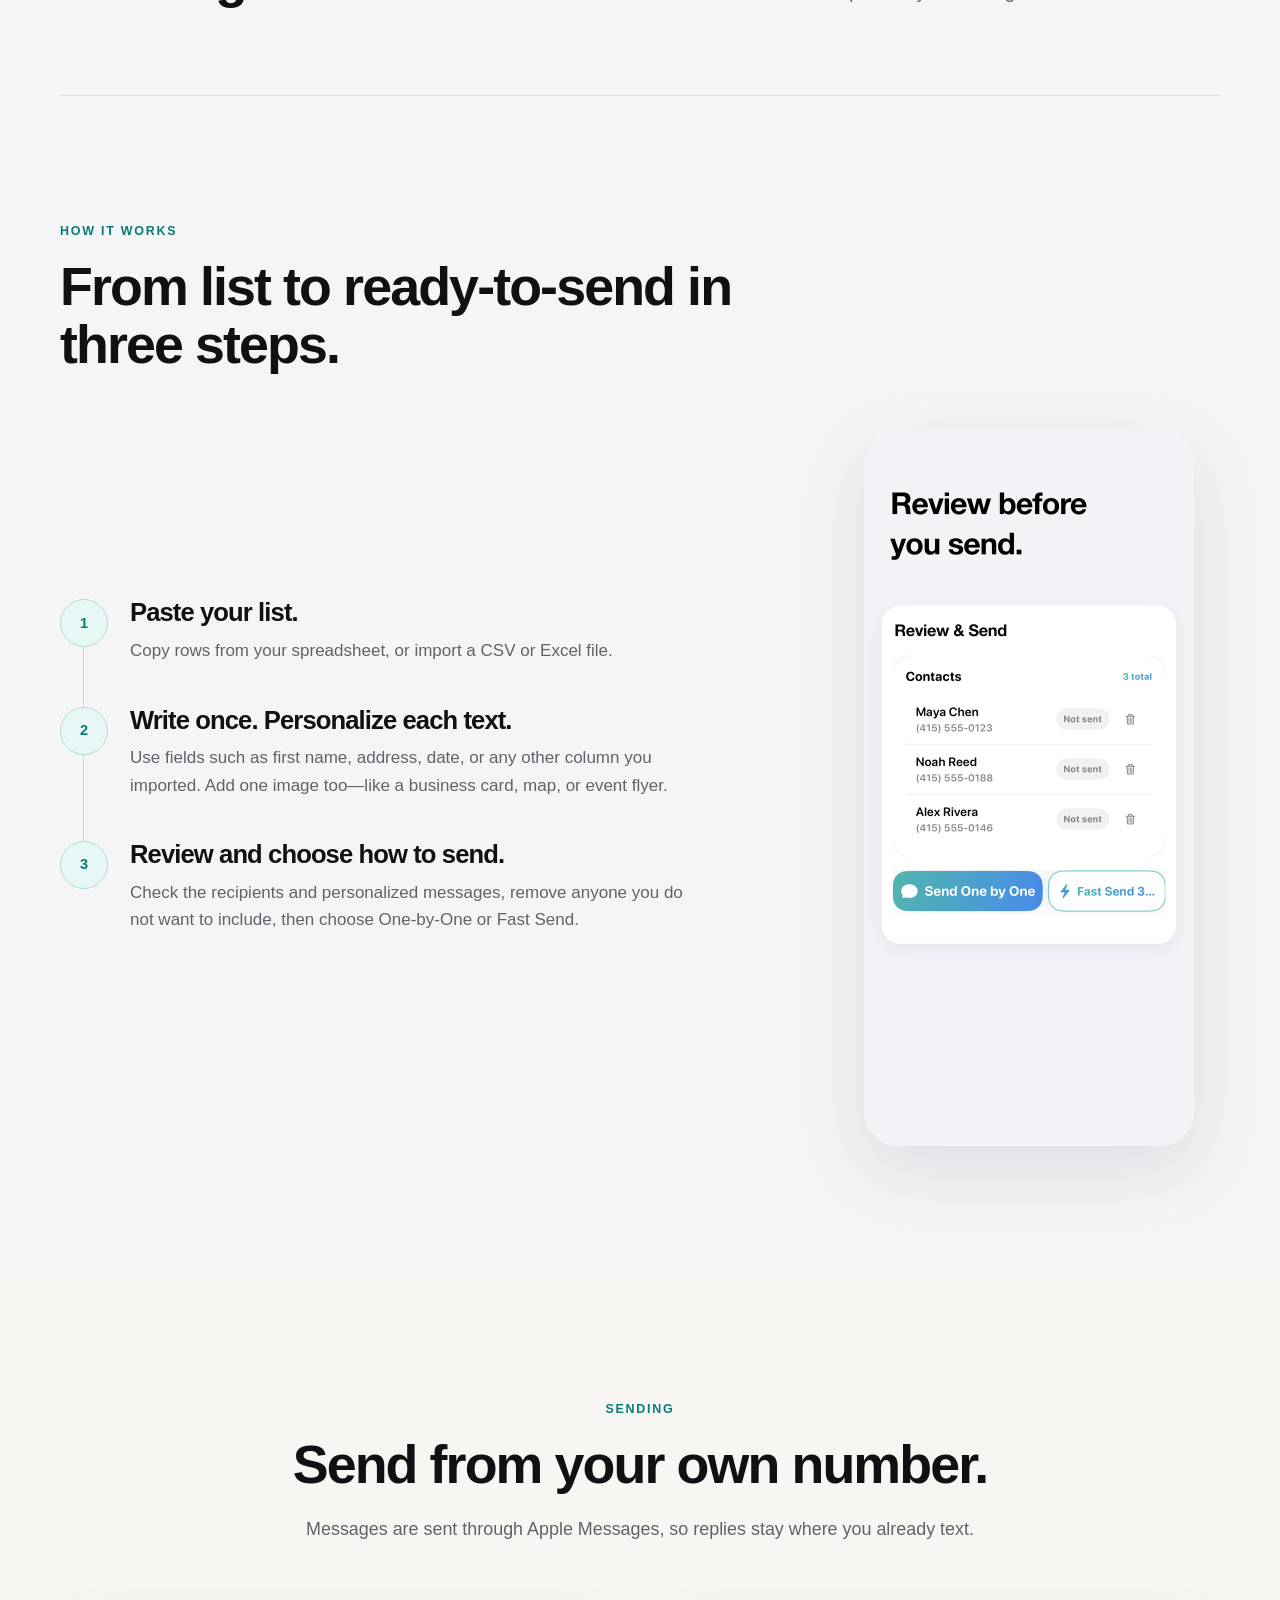
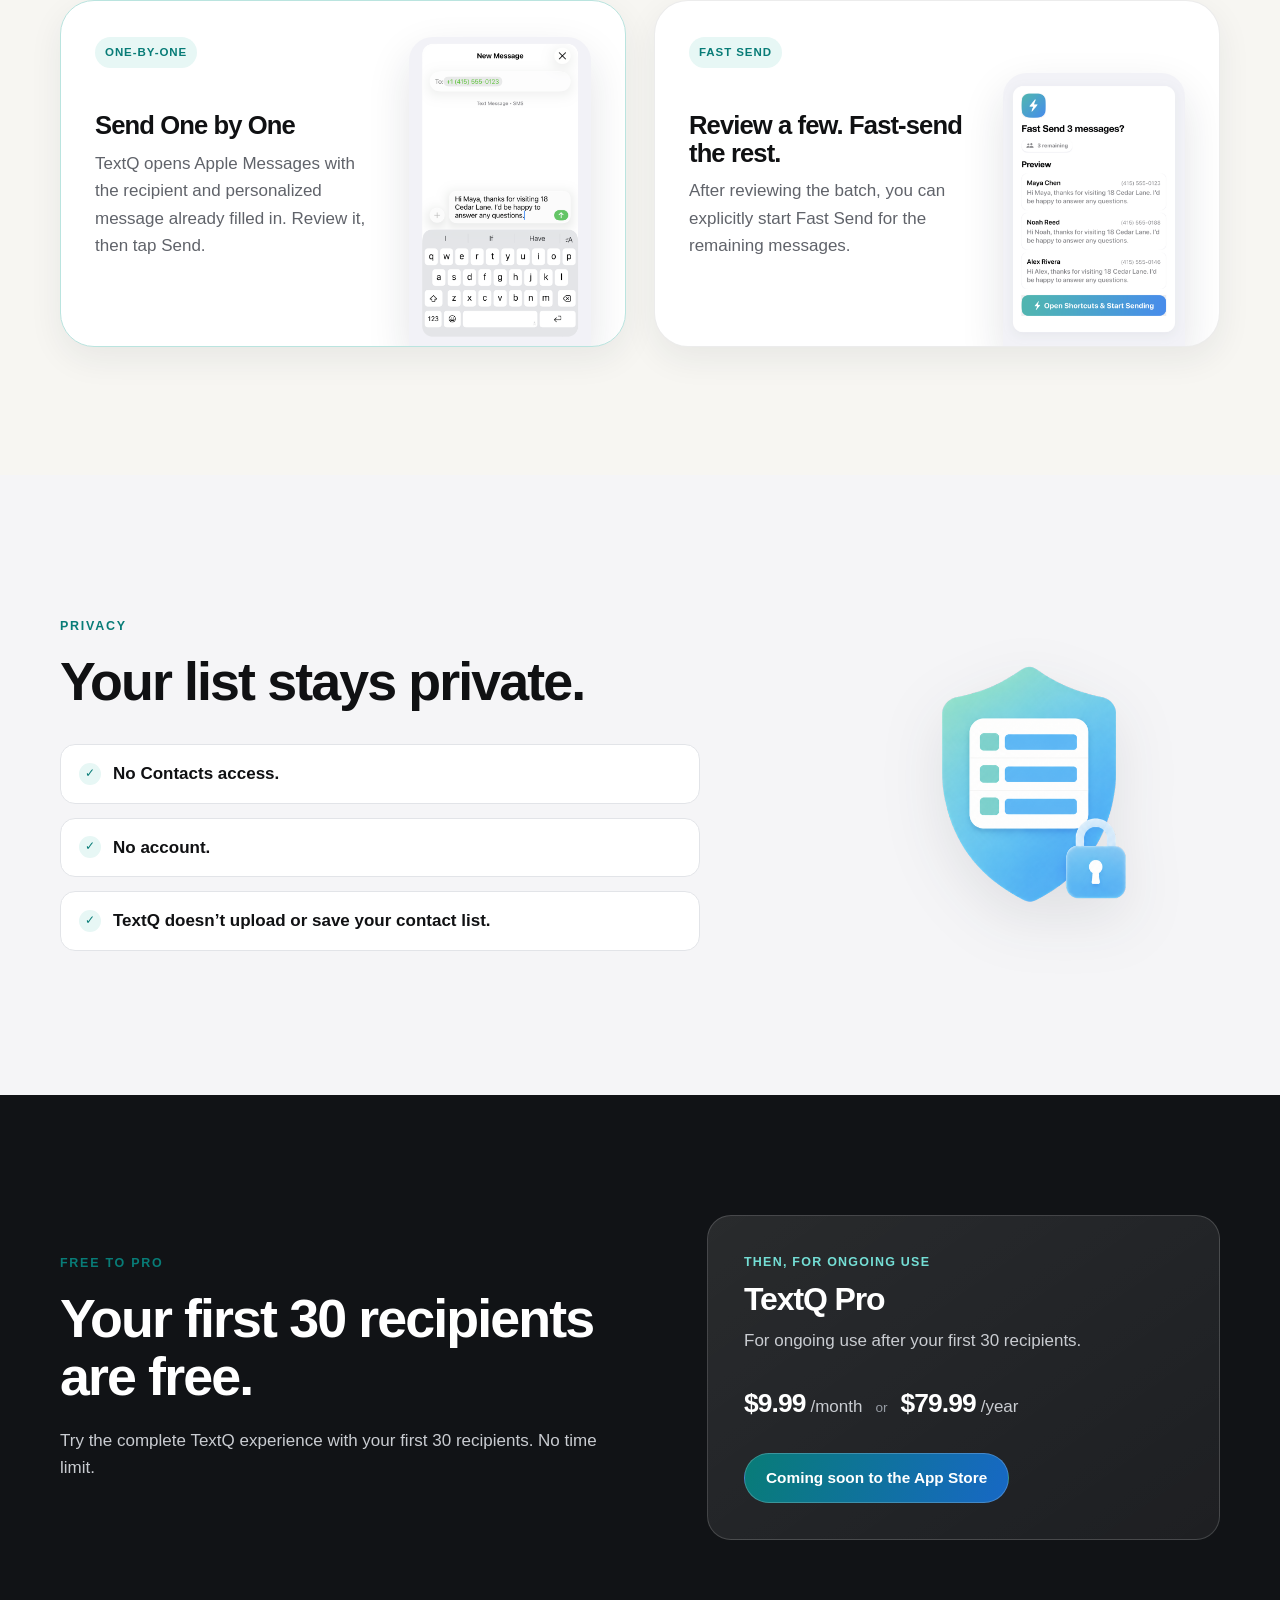
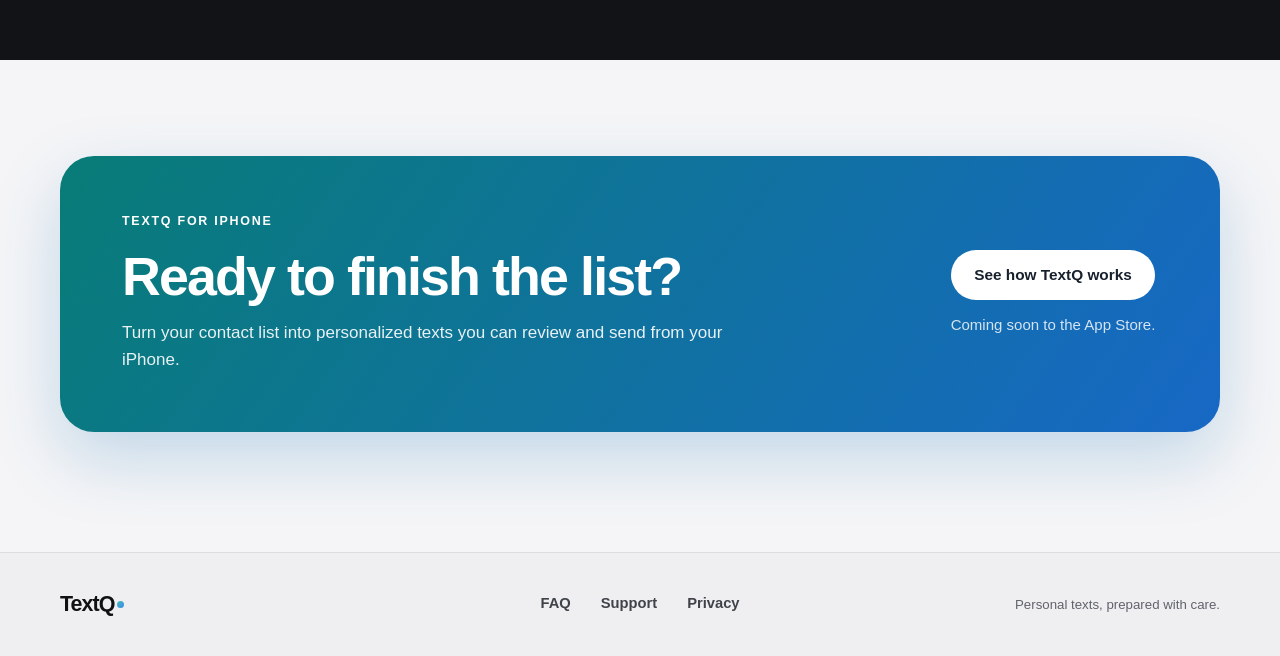
==== commit ed250f44: "Simplify TextQ homepage hero" ====
--- a/index.html
+++ b/index.html
@@ -41,7 +41,6 @@
           <a class="button button-primary" href="#how-it-works">See how TextQ works</a>
           <p class="status-text">Coming soon to the App Store.</p>
         </div>
-        <p class="hero-proof">Your first 30 recipients are free.</p>
         <ul class="hero-trust" aria-label="TextQ privacy highlights">
           <li>No account.</li>
           <li>No Contacts access.</li>
--- a/assets/css/site.css
+++ b/assets/css/site.css
@@ -311,20 +311,6 @@
   font-size: .94rem;
 }
 
-.hero-proof {
-  display: inline-block;
-  margin: 24px 0 0;
-  color: #4b4f56;
-  font-size: .92rem;
-  font-weight: 680;
-}
-
-.hero-proof::before {
-  content: "✓";
-  margin-right: 8px;
-  color: var(--teal-dark);
-}
-
 .hero-trust {
   display: flex;
   flex-wrap: wrap;
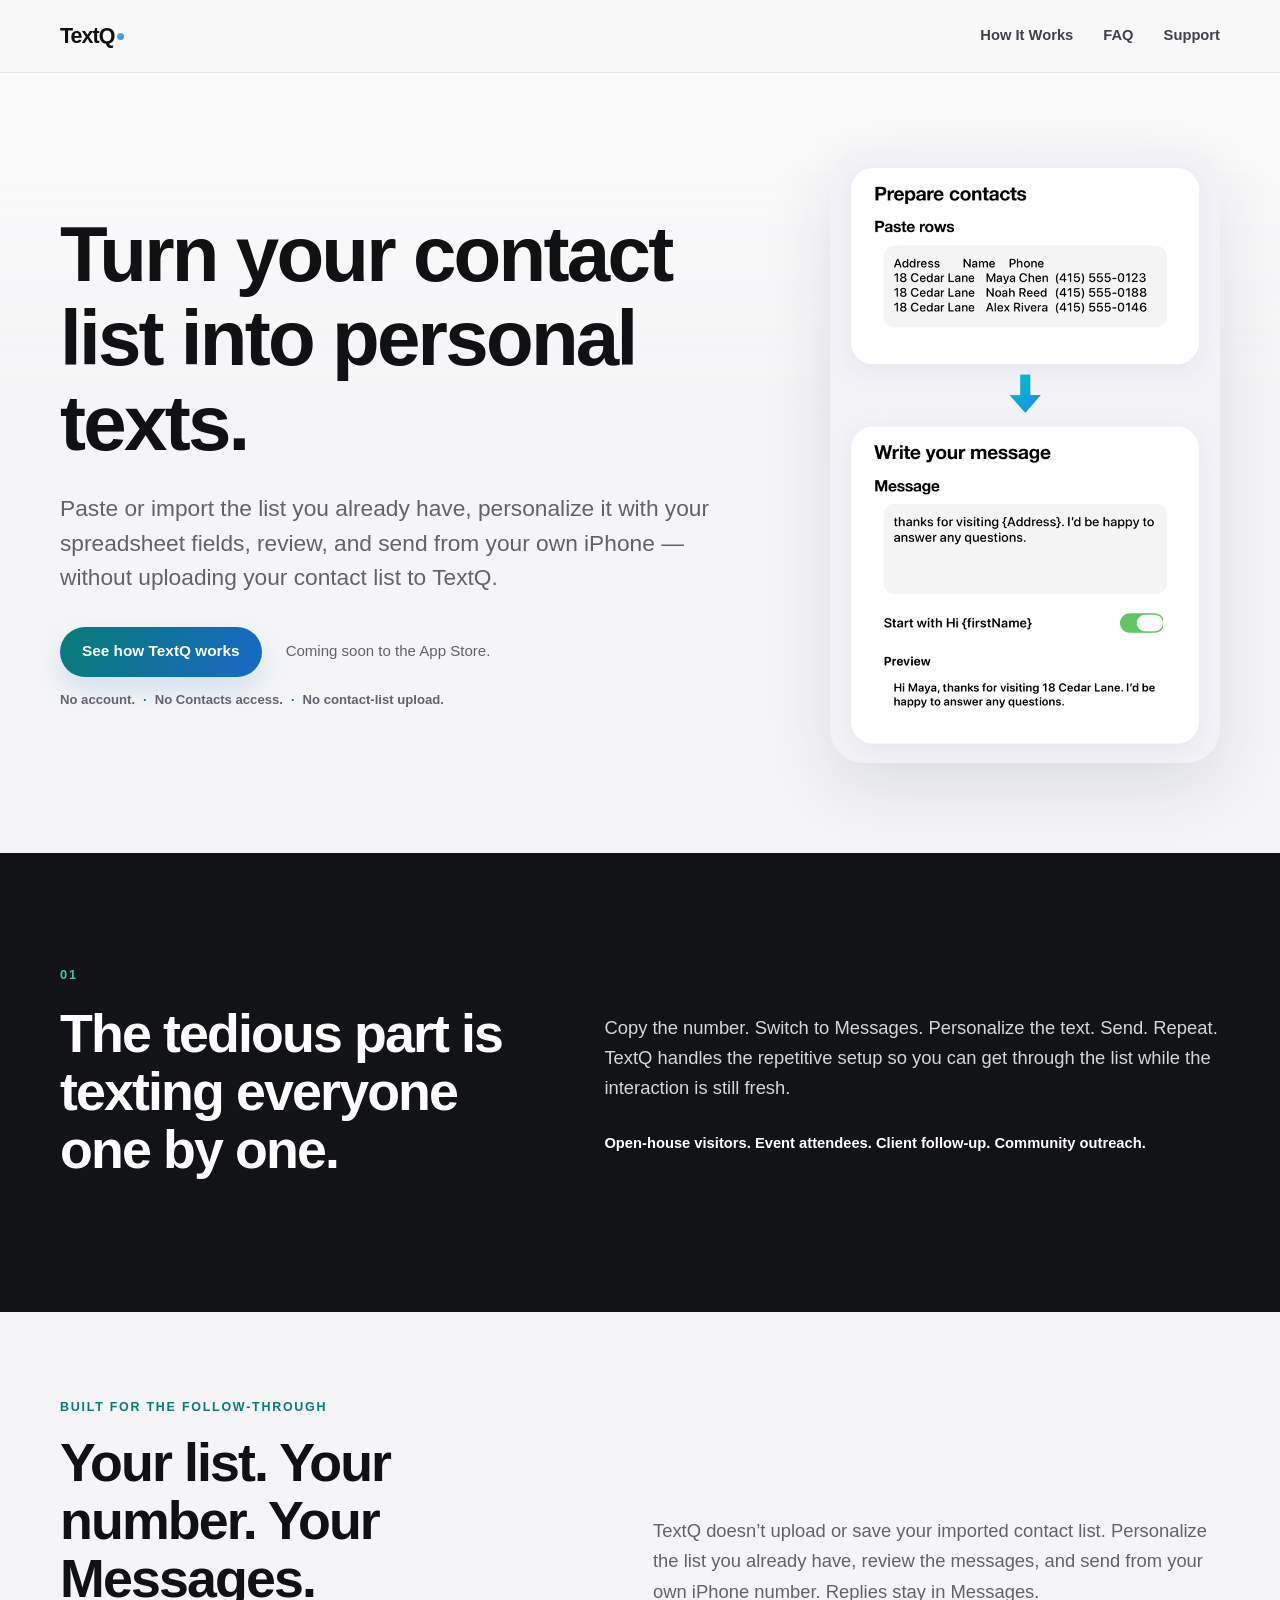
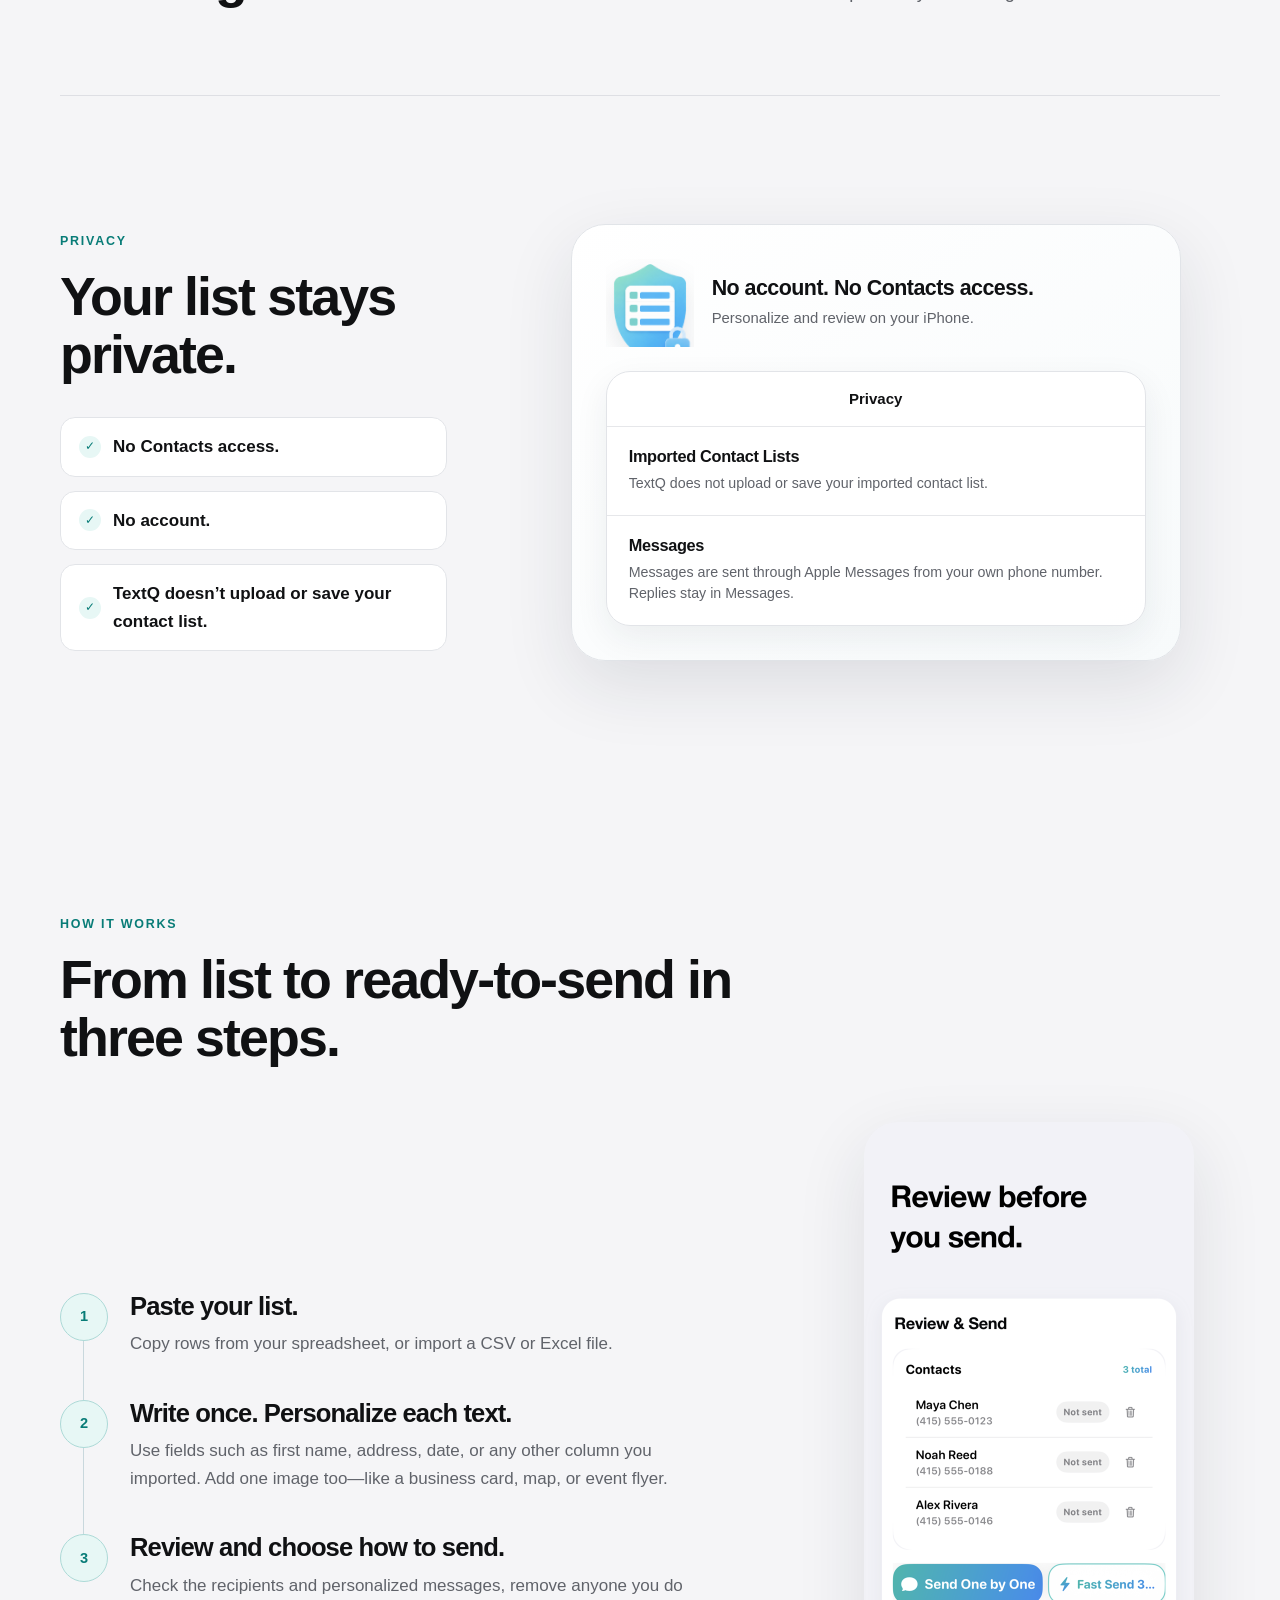
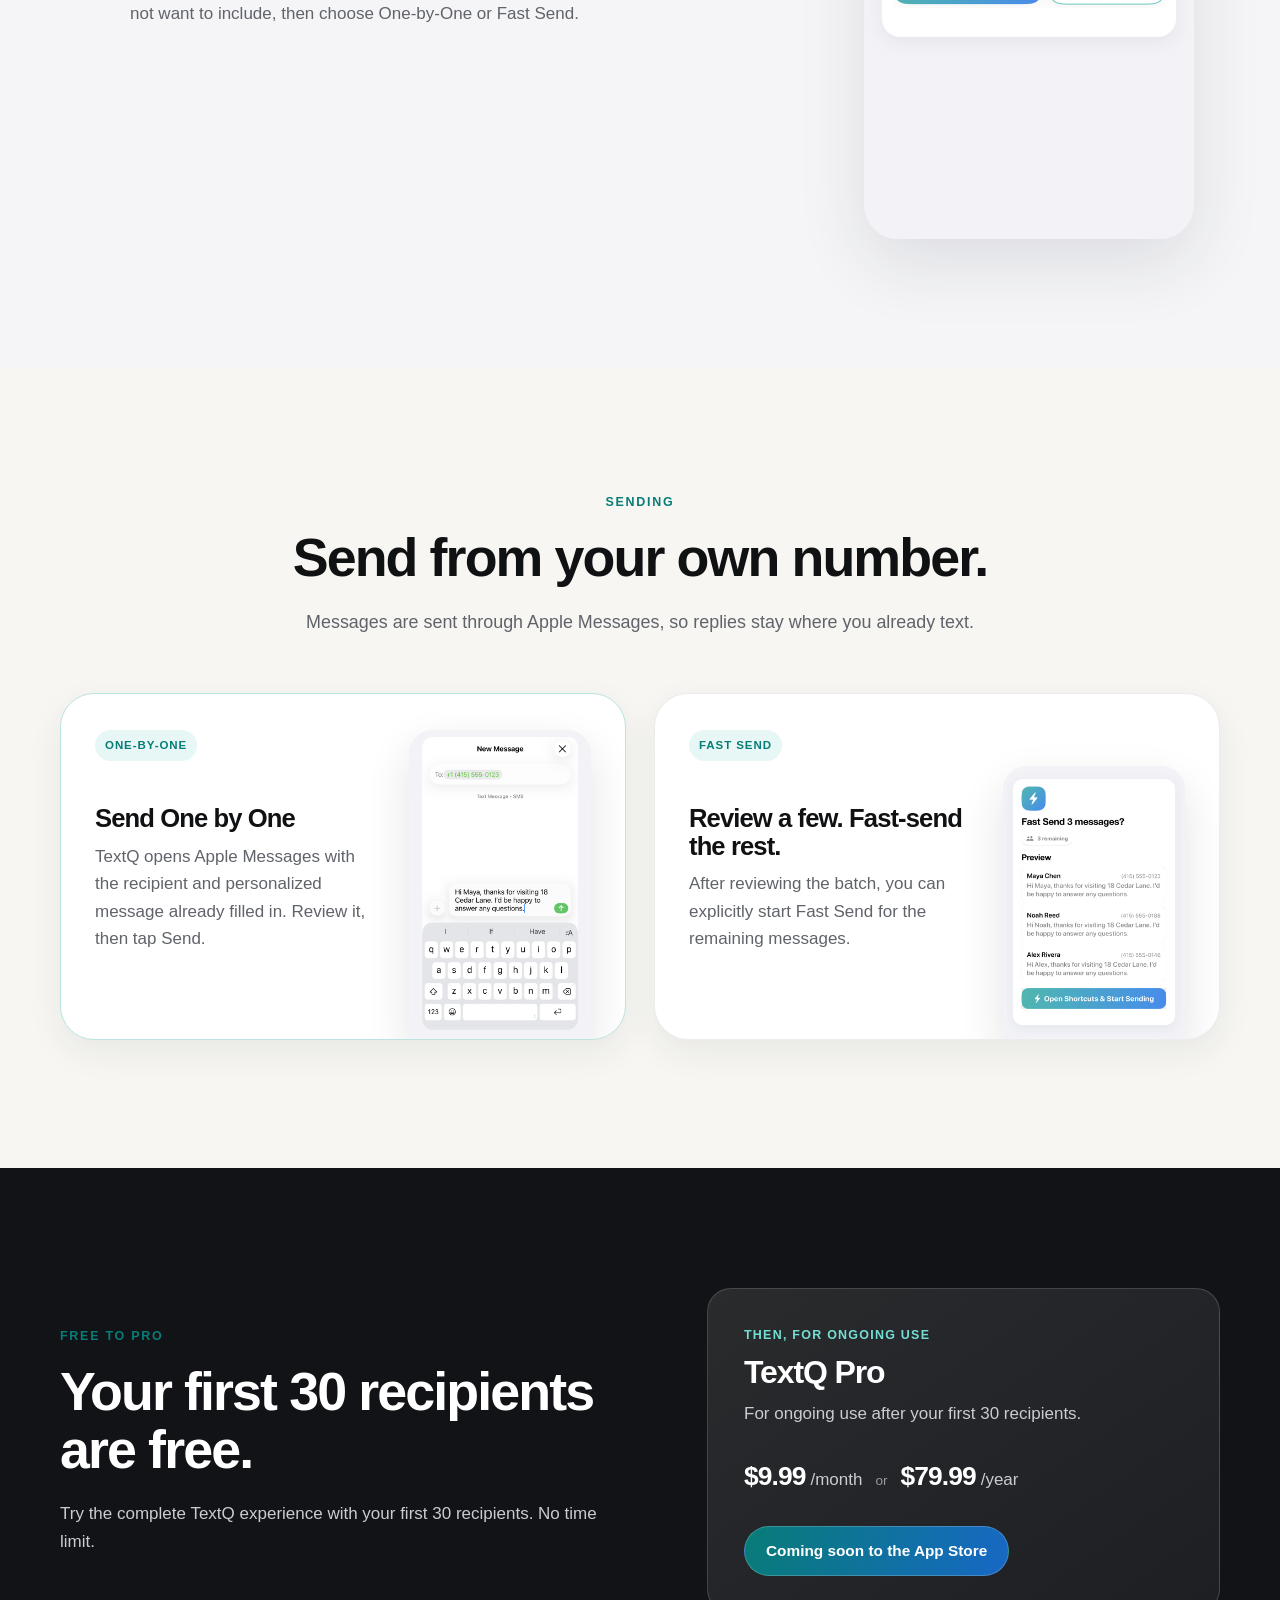
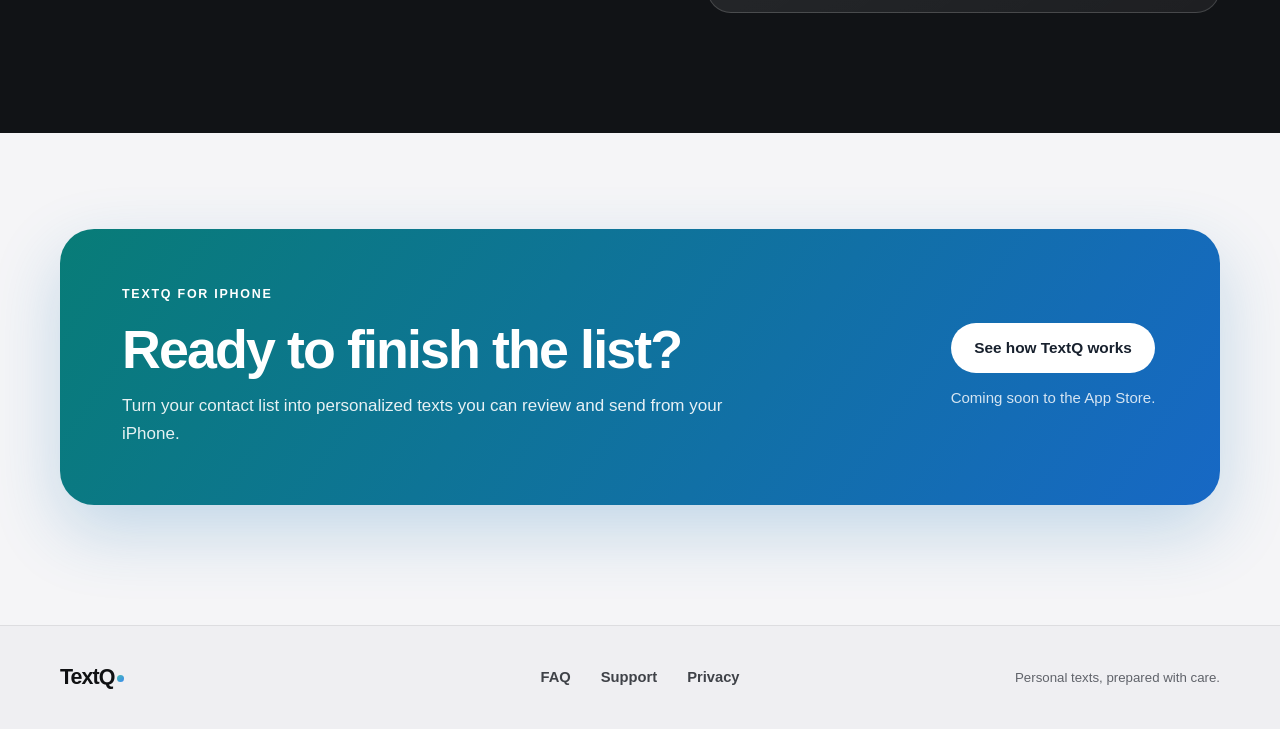
==== commit 450eb21e: "Refine privacy visual and move it earlier" ====
--- a/index.html
+++ b/index.html
@@ -73,6 +73,42 @@
       </div>
     </section>
 
+    <section class="privacy-section section-shell" aria-labelledby="privacy-title">
+      <div class="privacy-copy">
+        <p class="eyebrow">Privacy</p>
+        <h2 id="privacy-title">Your list stays private.</h2>
+        <ul class="trust-list">
+          <li>No Contacts access.</li>
+          <li>No account.</li>
+          <li>TextQ doesn’t upload or save your contact list.</li>
+        </ul>
+      </div>
+      <figure class="privacy-visual" aria-label="TextQ privacy and Messages details">
+        <div class="privacy-art">
+          <div class="privacy-art-intro">
+            <span class="privacy-mark" aria-hidden="true">
+              <img src="assets/images/textq-privacy.png" width="1254" height="1254" alt="">
+            </span>
+            <div>
+              <p class="privacy-art-title">No account. No Contacts access.</p>
+              <p class="privacy-art-subtitle">Personalize and review on your iPhone.</p>
+            </div>
+          </div>
+          <div class="privacy-panel">
+            <p class="privacy-panel-title">Privacy</p>
+            <div class="privacy-panel-item">
+              <h3>Imported Contact Lists</h3>
+              <p>TextQ does not upload or save your imported contact list.</p>
+            </div>
+            <div class="privacy-panel-item">
+              <h3>Messages</h3>
+              <p>Messages are sent through Apple Messages from your own phone number. Replies stay in Messages.</p>
+            </div>
+          </div>
+        </div>
+      </figure>
+    </section>
+
     <section class="how-section section-shell" id="how-it-works" aria-labelledby="how-title">
       <div class="section-heading">
         <p class="eyebrow">How it works</p>
@@ -138,21 +174,6 @@
           </article>
         </div>
       </div>
-    </section>
-
-    <section class="privacy-section section-shell" aria-labelledby="privacy-title">
-      <div class="privacy-copy">
-        <p class="eyebrow">Privacy</p>
-        <h2 id="privacy-title">Your list stays private.</h2>
-        <ul class="trust-list">
-          <li>No Contacts access.</li>
-          <li>No account.</li>
-          <li>TextQ doesn’t upload or save your contact list.</li>
-        </ul>
-      </div>
-      <figure class="privacy-visual">
-        <img src="assets/images/textq-privacy.png" width="1254" height="1254" alt="A contact list protected by a shield and lock.">
-      </figure>
     </section>
 
     <section class="pricing-section">
--- a/assets/css/site.css
+++ b/assets/css/site.css
@@ -568,8 +568,8 @@
 
 .privacy-section {
   display: grid;
-  grid-template-columns: 1fr minmax(270px, .55fr);
-  gap: 84px;
+  grid-template-columns: minmax(280px, .72fr) minmax(440px, 1.28fr);
+  gap: clamp(56px, 7vw, 84px);
   padding-block: 128px;
   align-items: center;
 }
@@ -622,13 +622,103 @@
 }
 
 .privacy-visual {
-  width: min(100%, 330px);
+  width: min(100%, 610px);
+  margin: 0;
   justify-self: center;
 }
 
-.privacy-visual img {
-  width: 100%;
-  filter: drop-shadow(0 20px 30px rgba(25, 37, 52, .1));
+.privacy-art {
+  padding: clamp(24px, 3vw, 34px);
+  border: 1px solid #e1e4e8;
+  border-radius: var(--radius-xl);
+  background: linear-gradient(145deg, #fff 0%, #f7fafb 100%);
+  box-shadow: var(--shadow);
+}
+
+.privacy-art-intro {
+  display: grid;
+  grid-template-columns: 88px minmax(0, 1fr);
+  gap: 18px;
+  margin-bottom: 24px;
+  align-items: center;
+}
+
+.privacy-mark {
+  position: relative;
+  display: block;
+  width: 88px;
+  height: 88px;
+  overflow: hidden;
+}
+
+.privacy-mark img {
+  position: absolute;
+  top: -14px;
+  left: -24px;
+  width: 136px;
+  max-width: none;
+  filter: drop-shadow(0 9px 13px rgba(25, 37, 52, .1));
+}
+
+.privacy-art-title,
+.privacy-art-subtitle,
+.privacy-panel-title,
+.privacy-panel-item p {
+  margin: 0;
+}
+
+.privacy-art-title {
+  color: var(--ink);
+  font-size: clamp(1.08rem, 1.7vw, 1.34rem);
+  font-weight: 780;
+  letter-spacing: -.025em;
+  line-height: 1.18;
+}
+
+.privacy-art-subtitle {
+  margin-top: 7px;
+  color: var(--muted);
+  font-size: .93rem;
+  line-height: 1.45;
+}
+
+.privacy-panel {
+  overflow: hidden;
+  border: 1px solid #e2e4e8;
+  border-radius: var(--radius-lg);
+  background: rgba(255, 255, 255, .94);
+  box-shadow: var(--shadow-soft);
+}
+
+.privacy-panel-title {
+  padding: 15px 22px;
+  border-bottom: 1px solid #e6e7ea;
+  color: var(--ink);
+  font-size: .94rem;
+  font-weight: 760;
+  text-align: center;
+}
+
+.privacy-panel-item {
+  padding: 19px 22px 21px;
+}
+
+.privacy-panel-item + .privacy-panel-item {
+  border-top: 1px solid #e6e7ea;
+}
+
+.privacy-panel-item h3 {
+  margin-bottom: 6px;
+  color: var(--ink);
+  font-size: 1.02rem;
+  letter-spacing: -.02em;
+  line-height: 1.25;
+}
+
+.privacy-panel-item p {
+  color: var(--muted);
+  font-size: .89rem;
+  line-height: 1.5;
 }
 
 .pricing-section {
@@ -1179,7 +1269,7 @@
 
   .compact-shot,
   .privacy-visual {
-    width: min(78vw, 305px);
+    width: min(100%, 560px);
   }
 
   .sending-grid,
@@ -1201,6 +1291,10 @@
 
   .privacy-visual {
     order: 2;
+  }
+
+  .privacy-art {
+    padding: 24px;
   }
 
   .pricing-layout {
@@ -1367,9 +1461,28 @@
 
   .hero-visual,
   .compact-shot,
-  .privacy-visual,
   .send-shot {
     width: min(82vw, 300px);
+  }
+
+  .privacy-visual {
+    width: min(100%, 520px);
+  }
+
+  .privacy-art-intro {
+    grid-template-columns: 72px minmax(0, 1fr);
+    gap: 14px;
+  }
+
+  .privacy-mark {
+    width: 72px;
+    height: 72px;
+  }
+
+  .privacy-mark img {
+    top: -12px;
+    left: -20px;
+    width: 112px;
   }
 
   .steps-list li {
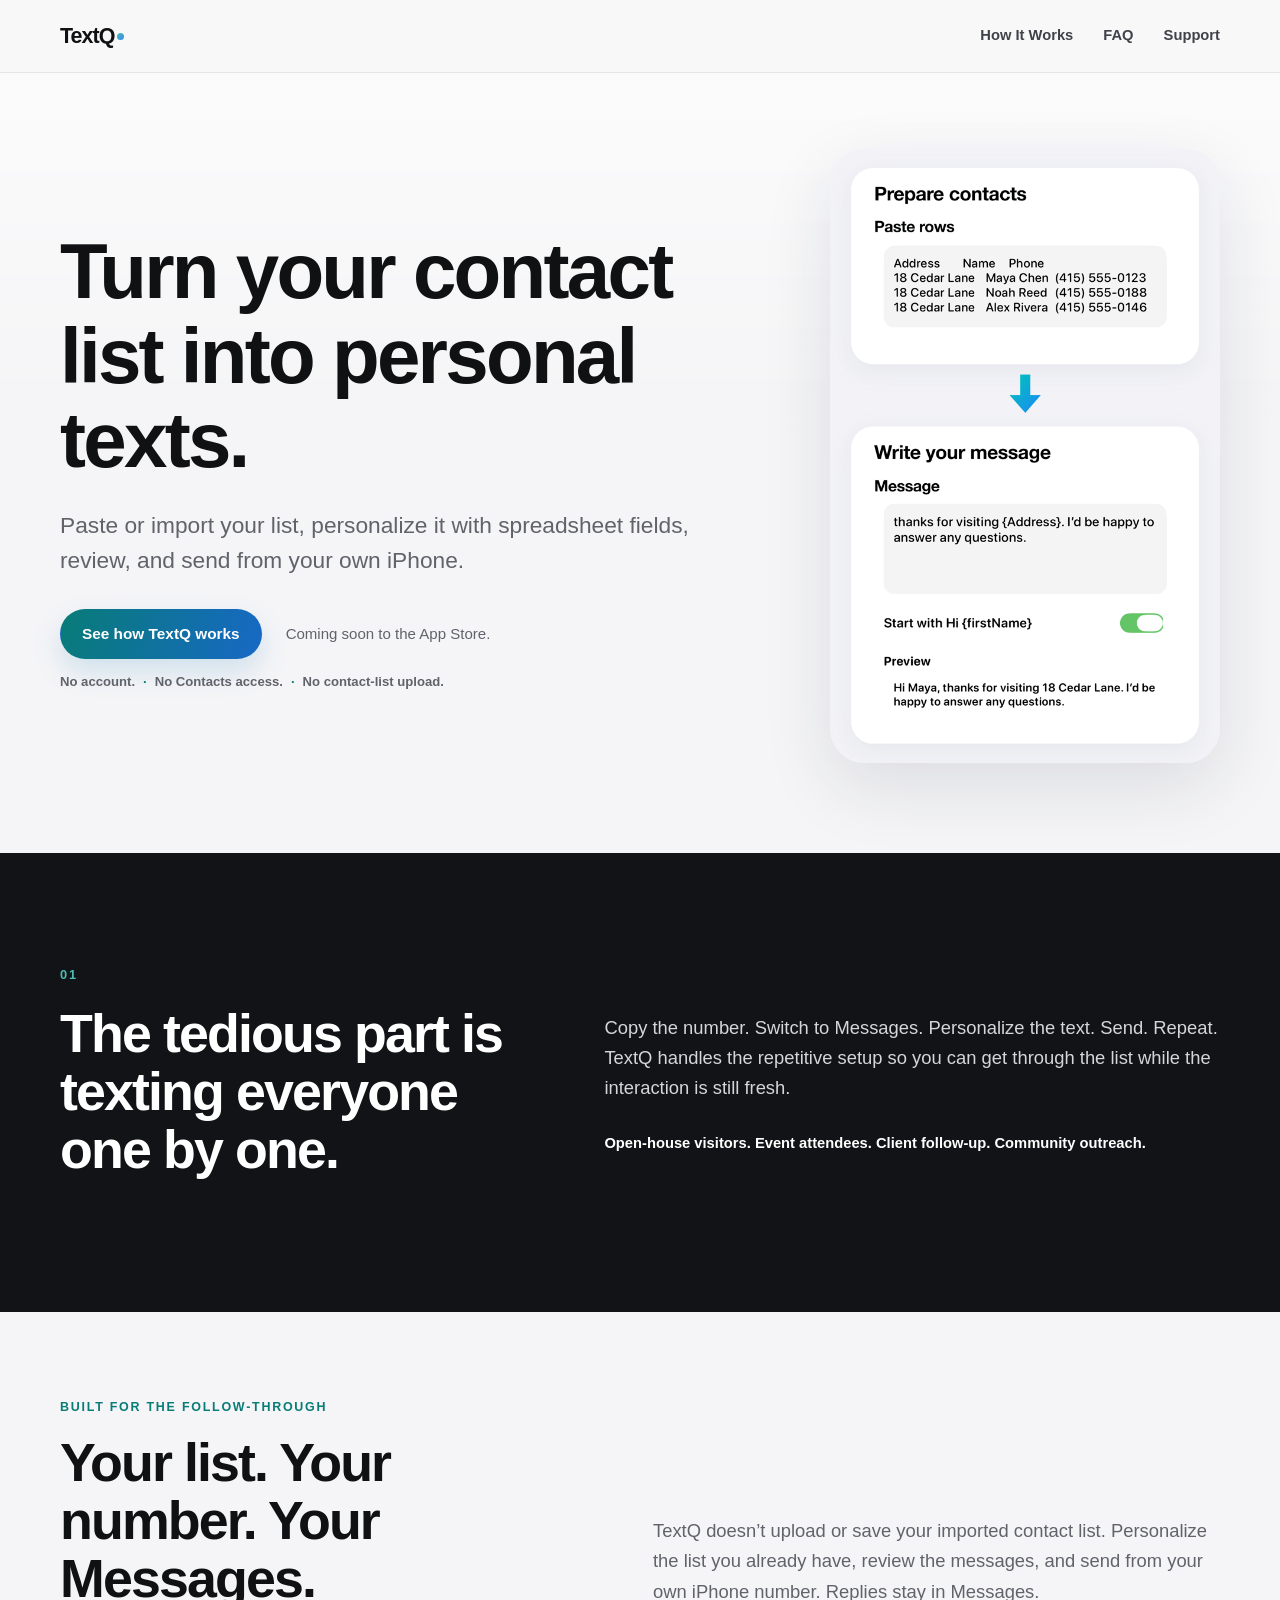
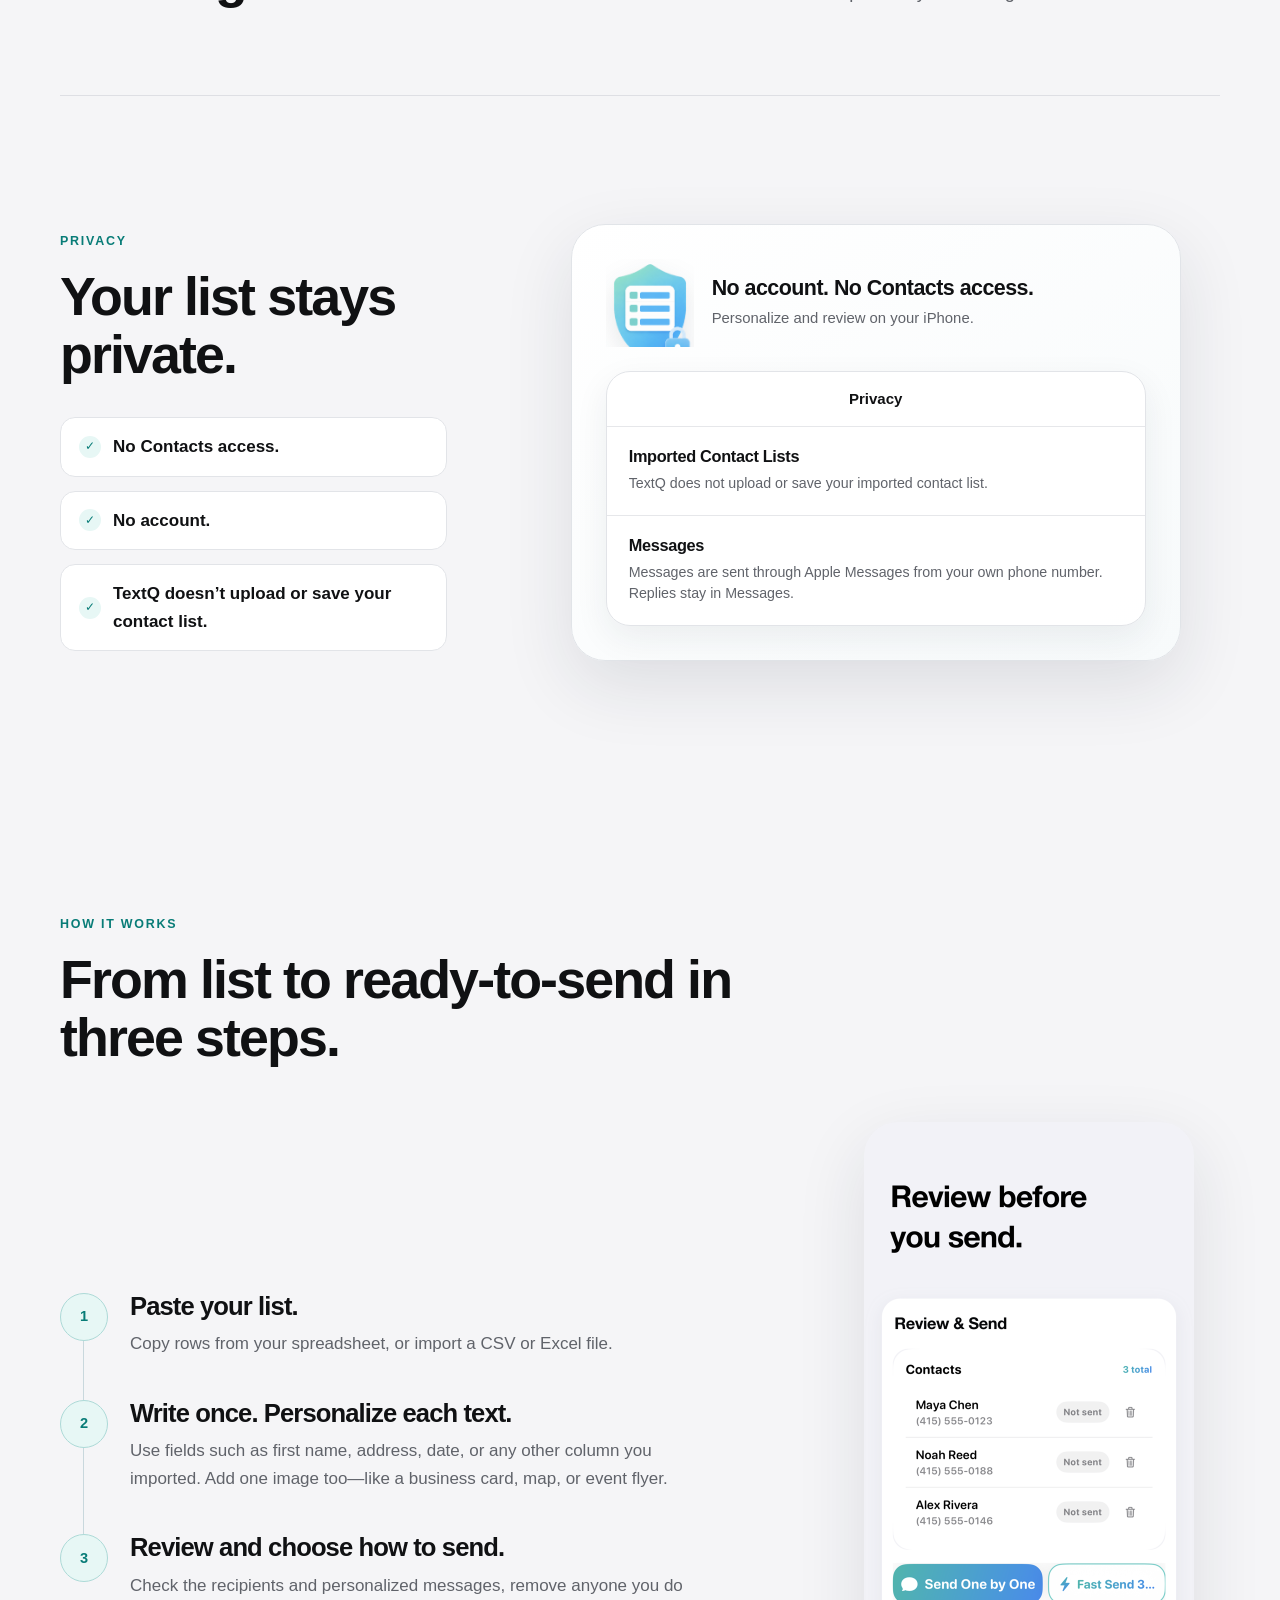
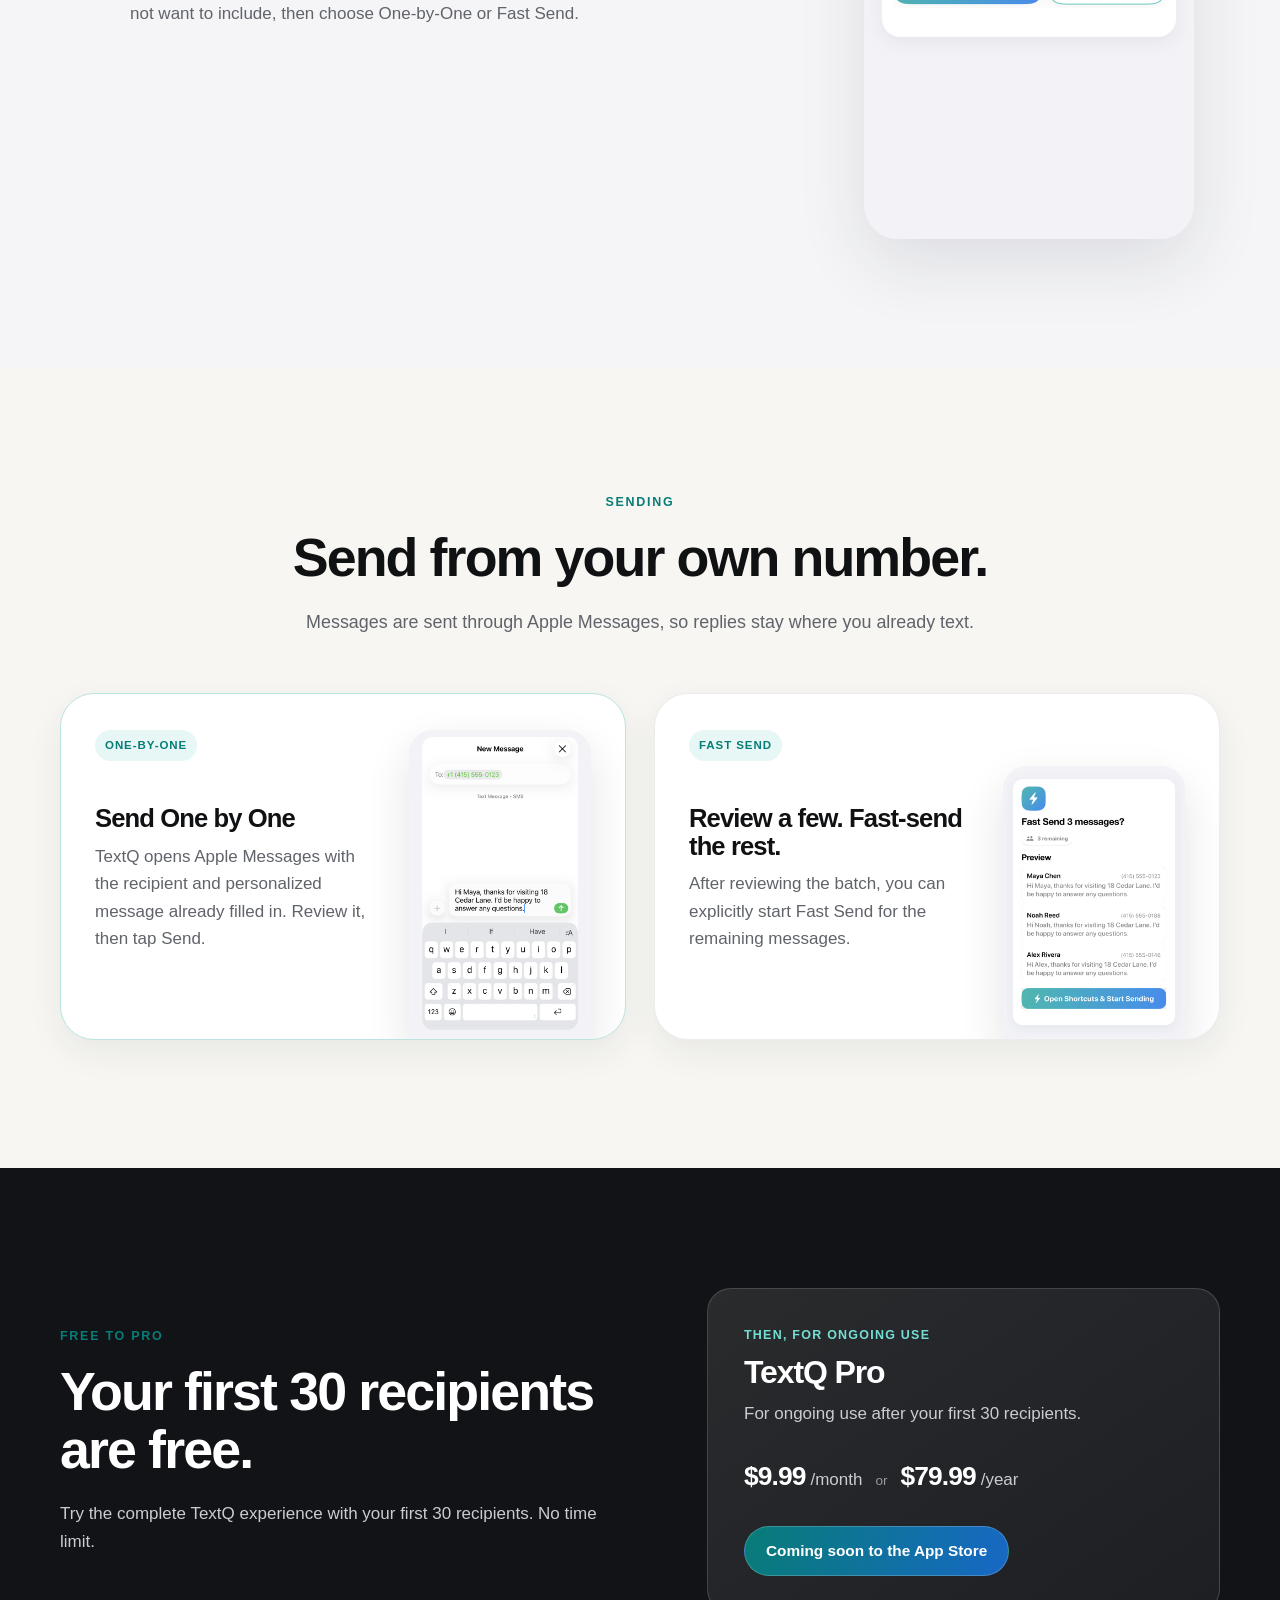
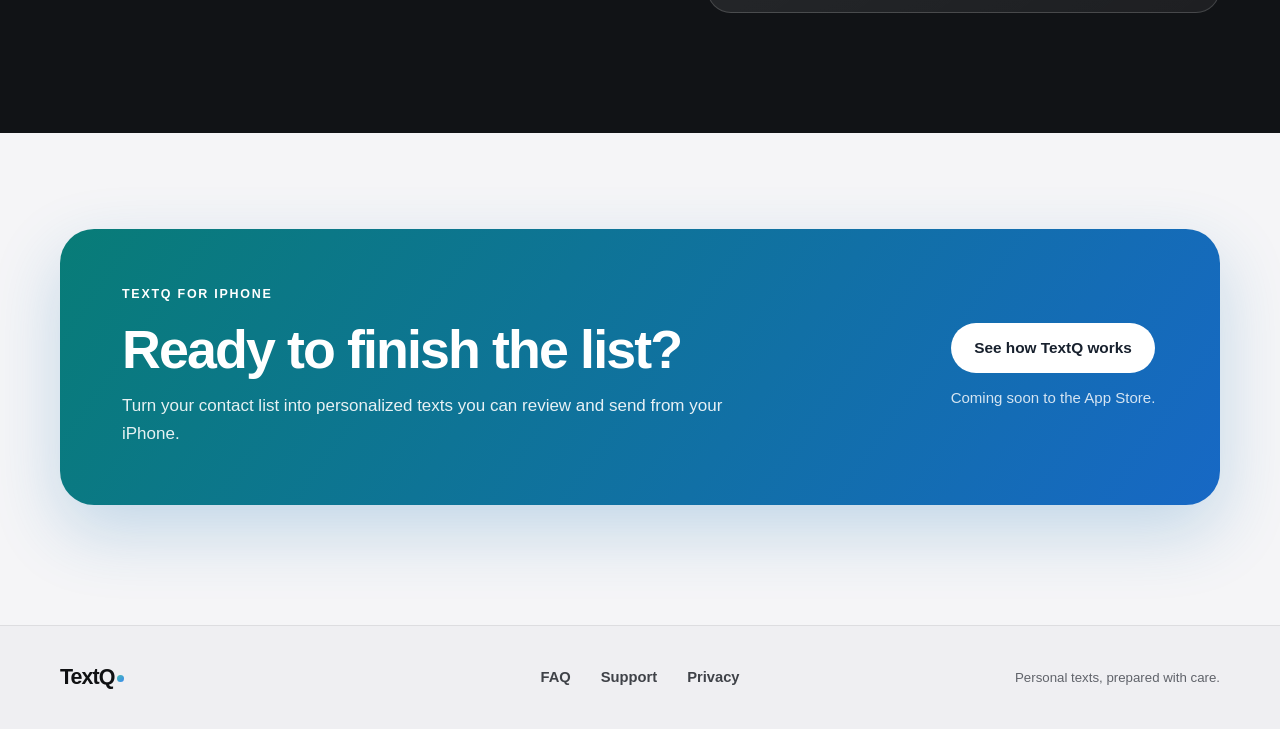
==== commit 95b13c90: "Tighten TextQ homepage hero copy" ====
--- a/index.html
+++ b/index.html
@@ -36,7 +36,7 @@
     <section class="hero section-shell" aria-labelledby="hero-title">
       <div class="hero-copy">
         <h1 id="hero-title">Turn your contact list into personal texts.</h1>
-        <p class="hero-lede">Paste or import the list you already have, personalize it with your spreadsheet fields, review, and send from your own iPhone — without uploading your contact list to TextQ.</p>
+        <p class="hero-lede">Paste or import your list, personalize it with spreadsheet fields, review, and send from your own iPhone.</p>
         <div class="hero-actions">
           <a class="button button-primary" href="#how-it-works">See how TextQ works</a>
           <p class="status-text">Coming soon to the App Store.</p>
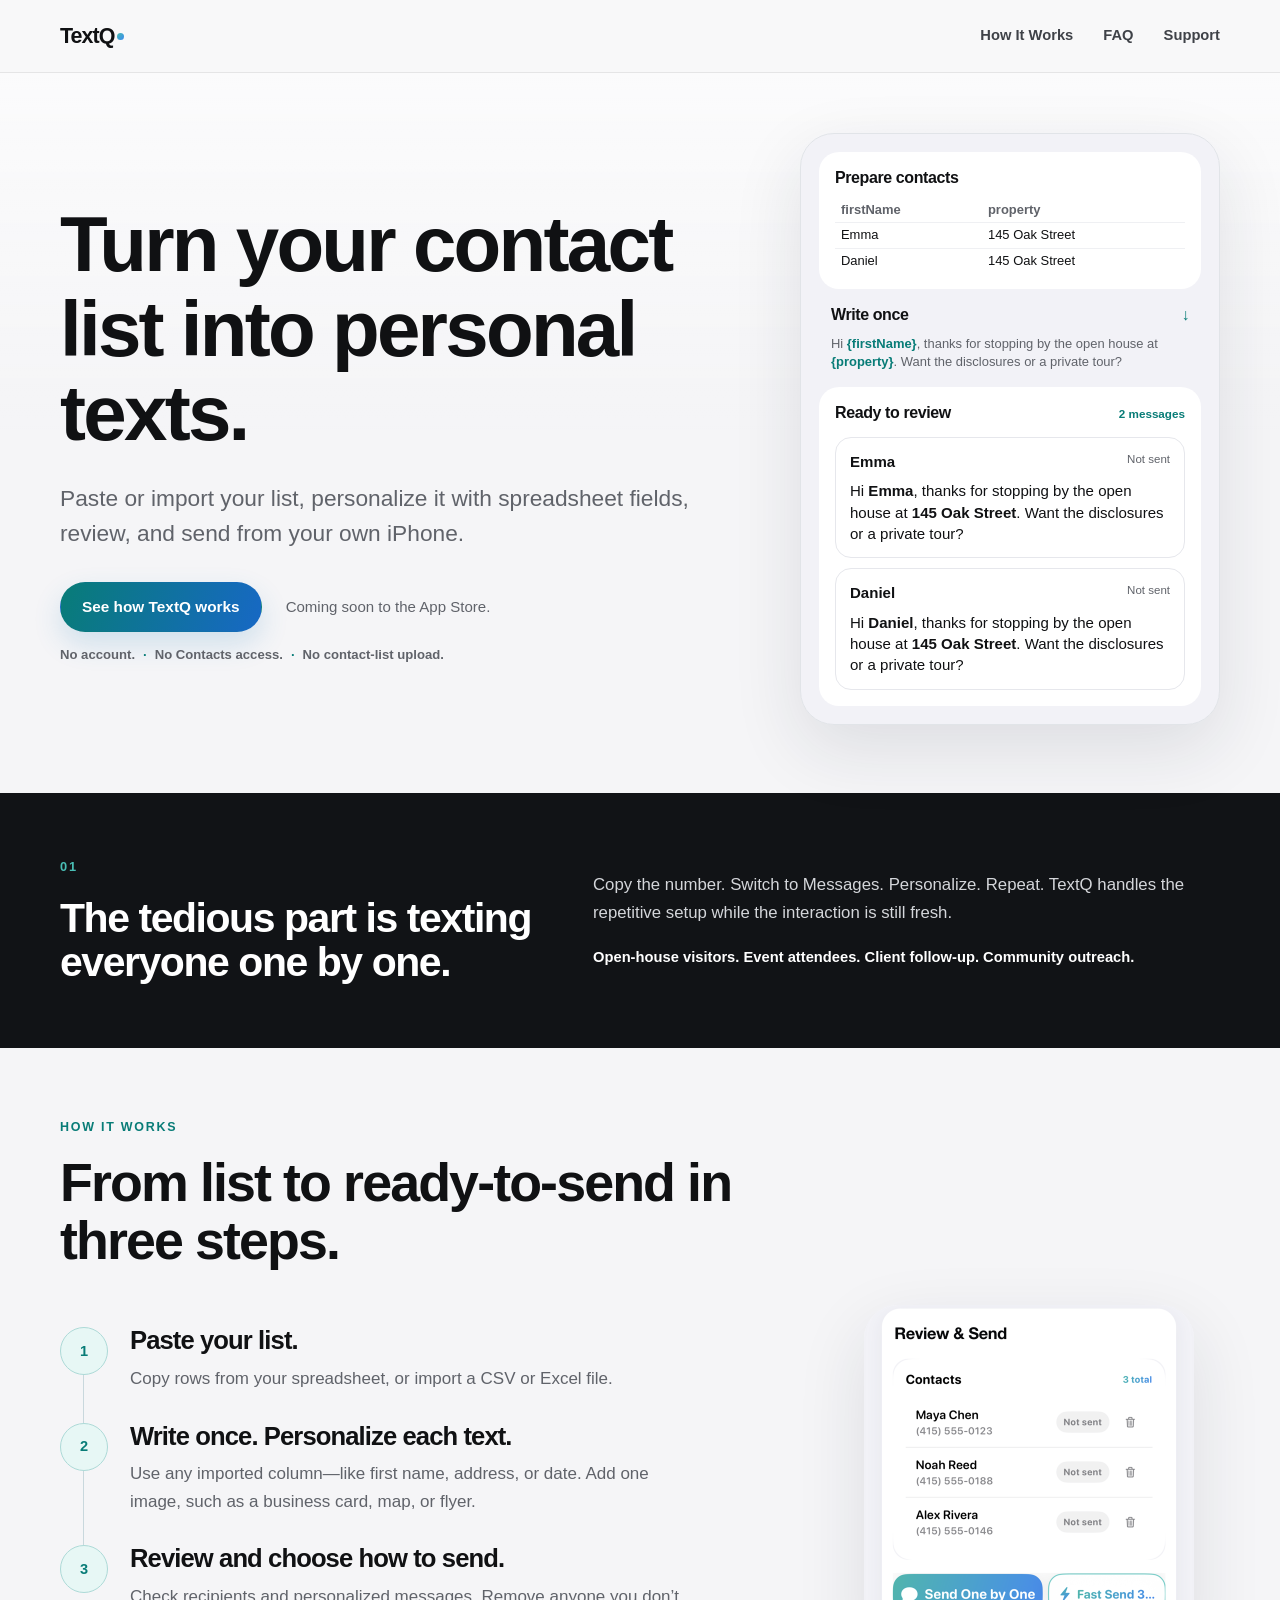
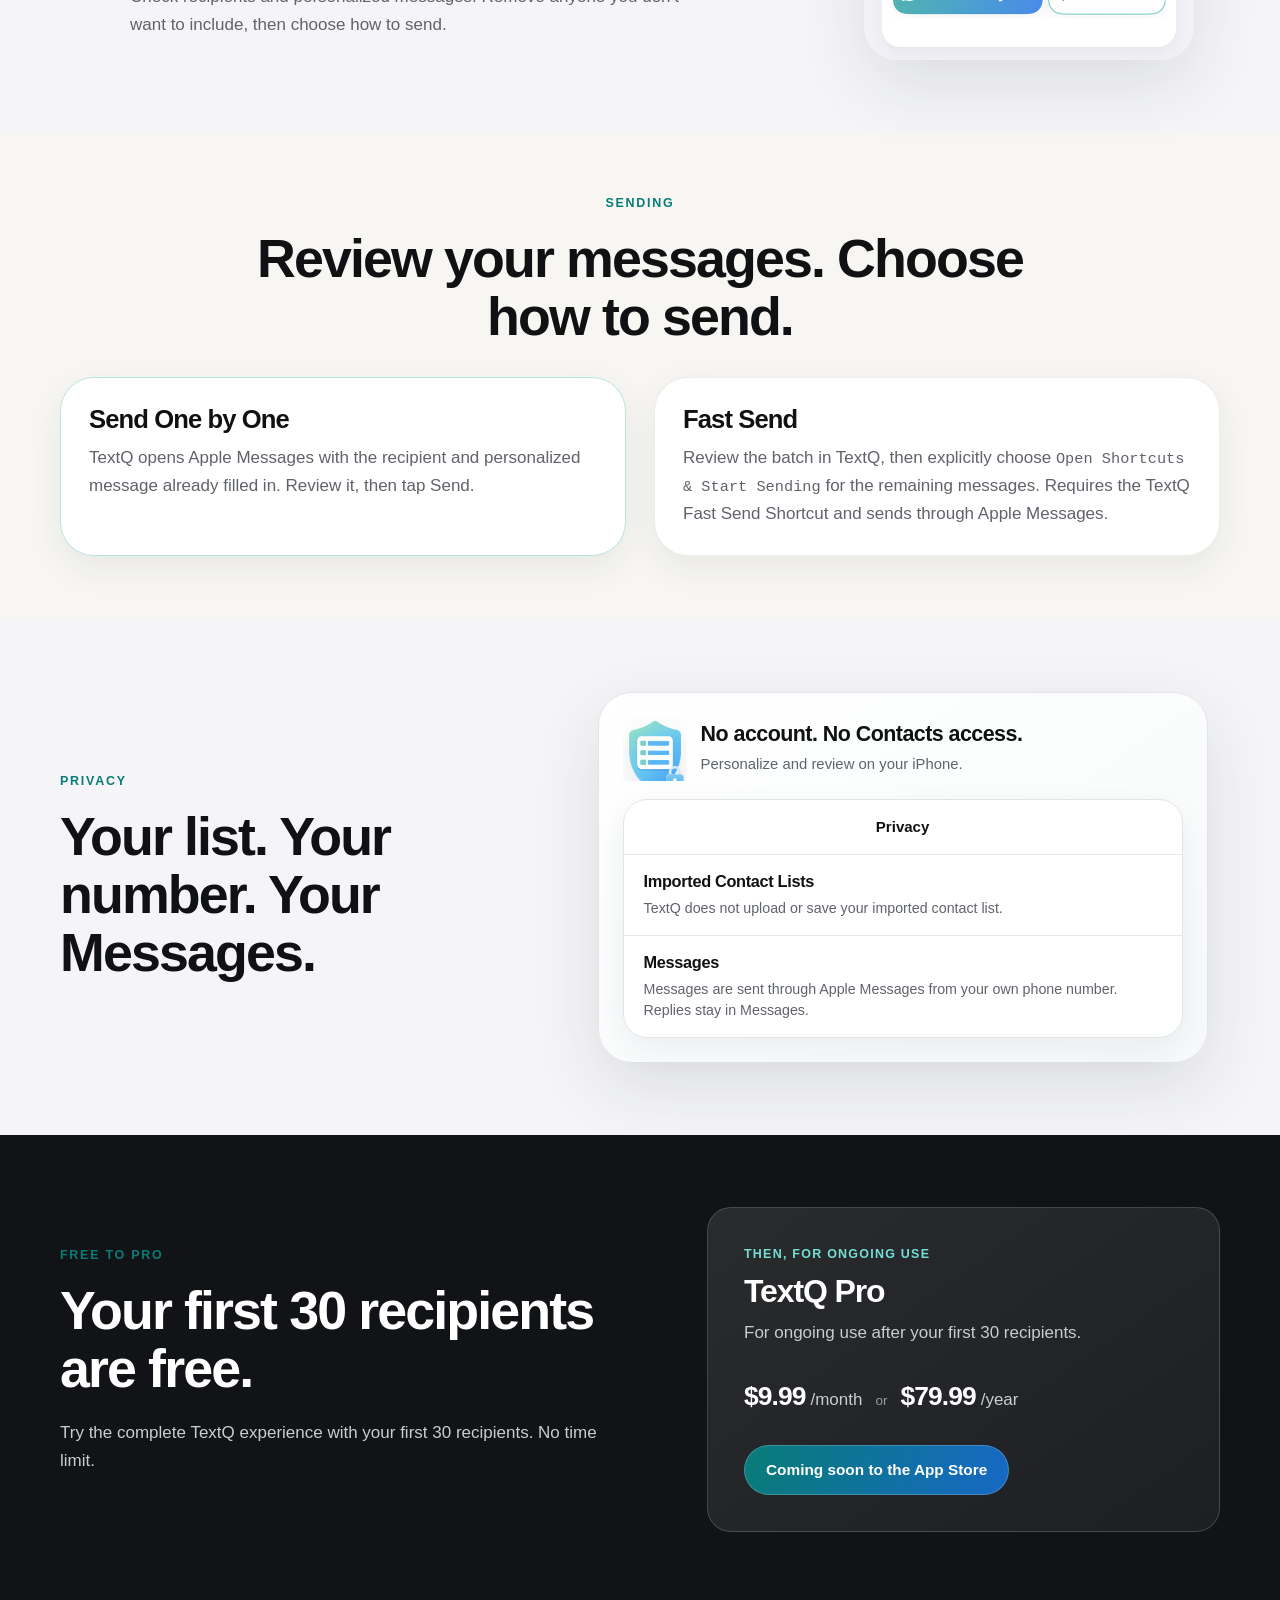
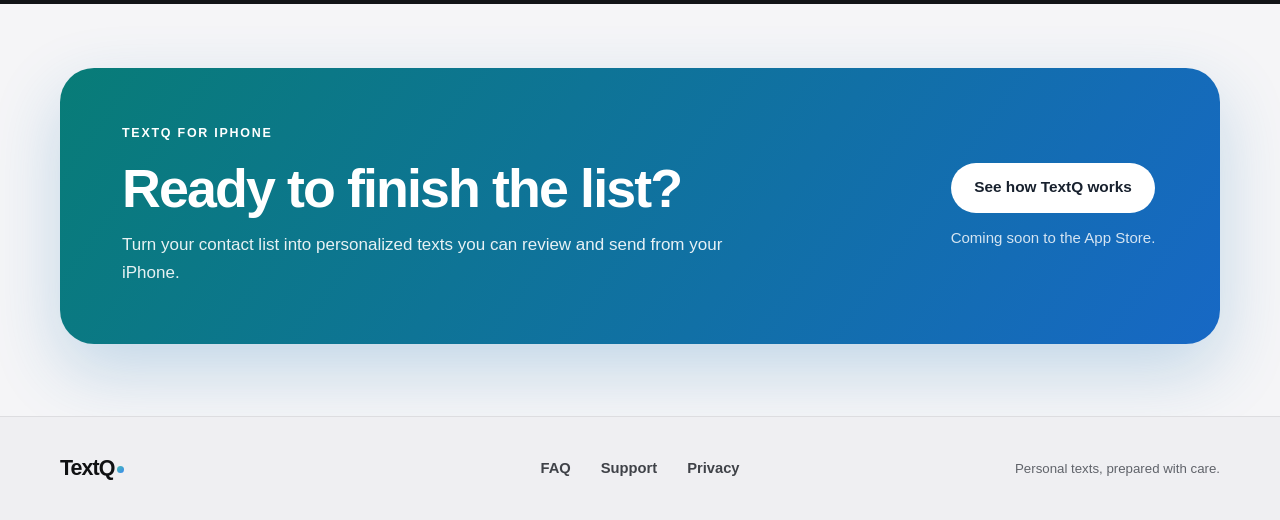
==== commit 59df3356: "Strengthen TextQ homepage transformation" ====
--- a/index.html
+++ b/index.html
@@ -47,8 +47,32 @@
           <li>No contact-list upload.</li>
         </ul>
       </div>
-      <figure class="hero-visual product-shot">
-        <img src="assets/images/textq-list-to-message.png" width="660" height="1040" alt="A TextQ contact list with Maya Chen, Noah Reed, and Alex Rivera becoming personalized message previews.">
+      <figure class="hero-visual transformation" aria-label="Two spreadsheet contacts become personalized messages ready for review">
+        <div class="transform-input">
+          <h3>Prepare contacts</h3>
+          <table aria-label="Example spreadsheet contacts">
+            <thead><tr><th scope="col">firstName</th><th scope="col">property</th></tr></thead>
+            <tbody>
+              <tr><td>Emma</td><td>145 Oak Street</td></tr>
+              <tr><td>Daniel</td><td>145 Oak Street</td></tr>
+            </tbody>
+          </table>
+        </div>
+        <div class="transform-template">
+          <h3>Write once <span aria-hidden="true">↓</span></h3>
+          <p>Hi <span class="sheet-field">{firstName}</span>, thanks for stopping by the open house at <span class="sheet-field">{property}</span>. Want the disclosures or a private tour?</p>
+        </div>
+        <div class="transform-results">
+          <h3>Ready to review <span>2 messages</span></h3>
+          <div class="message-preview">
+            <p class="preview-recipient">Emma <span>Not sent</span></p>
+            <p>Hi <strong>Emma</strong>, thanks for stopping by the open house at <strong>145 Oak Street</strong>. Want the disclosures or a private tour?</p>
+          </div>
+          <div class="message-preview">
+            <p class="preview-recipient">Daniel <span>Not sent</span></p>
+            <p>Hi <strong>Daniel</strong>, thanks for stopping by the open house at <strong>145 Oak Street</strong>. Want the disclosures or a private tour?</p>
+          </div>
+        </div>
       </figure>
     </section>
 
@@ -59,29 +83,74 @@
           <h2>The tedious part is texting everyone one by one.</h2>
         </div>
         <div class="pain-copy">
-          <p>Copy the number. Switch to Messages. Personalize the text. Send. Repeat. TextQ handles the repetitive setup so you can get through the list while the interaction is still fresh.</p>
+          <p>Copy the number. Switch to Messages. Personalize. Repeat. TextQ handles the repetitive setup while the interaction is still fresh.</p>
           <p class="example-line">Open-house visitors. Event attendees. Client follow-up. Community outreach.</p>
         </div>
       </div>
     </section>
 
-    <section class="positioning-section section-shell" aria-labelledby="positioning-title">
-      <p class="eyebrow">Built for the follow-through</p>
-      <div class="positioning-layout">
-        <h2 id="positioning-title">Your list. Your number. Your Messages.</h2>
-        <p>TextQ doesn’t upload or save your imported contact list. Personalize the list you already have, review the messages, and send from your own iPhone number. Replies stay in Messages.</p>
+    <section class="how-section section-shell" id="how-it-works" aria-labelledby="how-title">
+      <div class="section-heading">
+        <p class="eyebrow">How it works</p>
+        <h2 id="how-title">From list to ready-to-send in three steps.</h2>
+      </div>
+      <div class="how-layout">
+        <ol class="steps-list">
+          <li>
+            <span class="step-index" aria-hidden="true">1</span>
+            <div>
+              <h3>Paste your list.</h3>
+              <p>Copy rows from your spreadsheet, or import a CSV or Excel file.</p>
+            </div>
+          </li>
+          <li>
+            <span class="step-index" aria-hidden="true">2</span>
+            <div>
+              <h3>Write once. Personalize each text.</h3>
+              <p>Use any imported column—like first name, address, or date. Add one image, such as a business card, map, or flyer.</p>
+            </div>
+          </li>
+          <li>
+            <span class="step-index" aria-hidden="true">3</span>
+            <div>
+              <h3>Review and choose how to send.</h3>
+              <p>Check recipients and personalized messages. Remove anyone you don’t want to include, then choose how to send.</p>
+            </div>
+          </li>
+        </ol>
+        <figure class="review-visual product-shot compact-shot">
+          <img src="assets/images/textq-review.png" width="660" height="1434" alt="TextQ Review and Send showing three recipients and the Send One by One and Fast Send choices.">
+        </figure>
+      </div>
+    </section>
+
+    <section class="sending-section">
+      <div class="section-shell">
+        <div class="section-heading centered-heading">
+          <p class="eyebrow">Sending</p>
+          <h2>Review your messages. Choose how to send.</h2>
+        </div>
+        <div class="sending-grid">
+          <article class="send-choice primary-choice">
+            <div class="choice-copy">
+              <h3>Send One by One</h3>
+              <p>TextQ opens Apple Messages with the recipient and personalized message already filled in. Review it, then tap Send.</p>
+            </div>
+          </article>
+          <article class="send-choice">
+            <div class="choice-copy">
+              <h3>Fast Send</h3>
+              <p>Review the batch in TextQ, then explicitly choose <span class="control-name">Open Shortcuts &amp; Start Sending</span> for the remaining messages. Requires the TextQ Fast Send Shortcut and sends through Apple Messages.</p>
+            </div>
+          </article>
+        </div>
       </div>
     </section>
 
     <section class="privacy-section section-shell" aria-labelledby="privacy-title">
       <div class="privacy-copy">
         <p class="eyebrow">Privacy</p>
-        <h2 id="privacy-title">Your list stays private.</h2>
-        <ul class="trust-list">
-          <li>No Contacts access.</li>
-          <li>No account.</li>
-          <li>TextQ doesn’t upload or save your contact list.</li>
-        </ul>
+        <h2 id="privacy-title">Your list. Your number. Your Messages.</h2>
       </div>
       <figure class="privacy-visual" aria-label="TextQ privacy and Messages details">
         <div class="privacy-art">
@@ -107,73 +176,6 @@
           </div>
         </div>
       </figure>
-    </section>
-
-    <section class="how-section section-shell" id="how-it-works" aria-labelledby="how-title">
-      <div class="section-heading">
-        <p class="eyebrow">How it works</p>
-        <h2 id="how-title">From list to ready-to-send in three steps.</h2>
-      </div>
-      <div class="how-layout">
-        <ol class="steps-list">
-          <li>
-            <span class="step-index" aria-hidden="true">1</span>
-            <div>
-              <h3>Paste your list.</h3>
-              <p>Copy rows from your spreadsheet, or import a CSV or Excel file.</p>
-            </div>
-          </li>
-          <li>
-            <span class="step-index" aria-hidden="true">2</span>
-            <div>
-              <h3>Write once. Personalize each text.</h3>
-              <p>Use fields such as first name, address, date, or any other column you imported. Add one image too—like a business card, map, or event flyer.</p>
-            </div>
-          </li>
-          <li>
-            <span class="step-index" aria-hidden="true">3</span>
-            <div>
-              <h3>Review and choose how to send.</h3>
-              <p>Check the recipients and personalized messages, remove anyone you do not want to include, then choose One-by-One or Fast Send.</p>
-            </div>
-          </li>
-        </ol>
-        <figure class="review-visual product-shot compact-shot">
-          <img src="assets/images/textq-review.png" width="660" height="1434" alt="TextQ Review and Send showing three recipients and the Send One by One and Fast Send choices.">
-        </figure>
-      </div>
-    </section>
-
-    <section class="sending-section">
-      <div class="section-shell">
-        <div class="section-heading centered-heading">
-          <p class="eyebrow">Sending</p>
-          <h2>Send from your own number.</h2>
-          <p>Messages are sent through Apple Messages, so replies stay where you already text.</p>
-        </div>
-        <div class="sending-grid">
-          <article class="send-choice primary-choice">
-            <div class="choice-copy">
-              <span class="choice-label">One-by-One</span>
-              <h3>Send One by One</h3>
-              <p>TextQ opens Apple Messages with the recipient and personalized message already filled in. Review it, then tap Send.</p>
-            </div>
-            <figure class="product-shot send-shot">
-              <img src="assets/images/textq-apple-messages.png?v=c2-final" width="660" height="1120" alt="An unsent personalized text to Maya shown in Apple Messages.">
-            </figure>
-          </article>
-          <article class="send-choice">
-            <div class="choice-copy">
-              <span class="choice-label">Fast Send</span>
-              <h3>Review a few. Fast-send the rest.</h3>
-              <p>After reviewing the batch, you can explicitly start Fast Send for the remaining messages.</p>
-            </div>
-            <figure class="product-shot send-shot">
-              <img src="assets/images/textq-fast-send.png?v=c2-final" width="660" height="990" alt="TextQ Fast Send confirmation showing three personalized previews and the explicit Open Shortcuts and Start Sending action.">
-            </figure>
-          </article>
-        </div>
-      </div>
     </section>
 
     <section class="pricing-section">
--- a/assets/css/site.css
+++ b/assets/css/site.css
@@ -243,10 +243,10 @@
 
 .hero {
   display: grid;
-  grid-template-columns: minmax(0, 1.12fr) minmax(290px, .66fr);
-  gap: clamp(48px, 7vw, 100px);
-  min-height: 780px;
-  padding-block: 74px 88px;
+  grid-template-columns: minmax(0, 1.12fr) minmax(350px, .76fr);
+  gap: clamp(40px, 5vw, 72px);
+  min-height: 720px;
+  padding-block: 56px 64px;
   align-items: center;
 }
 
@@ -347,7 +347,7 @@
 }
 
 .pain-section {
-  padding-block: 112px;
+  padding-block: 64px;
   background: #111316;
   color: #fff;
 }
@@ -355,19 +355,21 @@
 .pain-layout {
   display: grid;
   grid-template-columns: .86fr 1.14fr;
-  gap: 80px;
-  align-items: start;
+  gap: 60px;
+  align-items: center;
 }
 
 .pain-layout h2 {
   max-width: 520px;
+  margin-bottom: 0;
+  font-size: clamp(2.15rem, 3.2vw, 3rem);
 }
 
 .pain-copy {
   max-width: 640px;
-  padding-top: 48px;
+  padding-top: 0;
   color: #d4d6da;
-  font-size: 1.15rem;
+  font-size: 1.05rem;
 }
 
 .section-number {
@@ -379,7 +381,7 @@
 }
 
 .example-line {
-  margin: 30px 0 0;
+  margin: 20px 0 0;
   color: #fff;
   font-size: .92rem;
   font-weight: 700;
@@ -445,7 +447,7 @@
   display: grid;
   grid-template-columns: 48px 1fr;
   gap: 22px;
-  padding: 0 0 42px;
+  padding: 0 0 30px;
 }
 
 .steps-list li:not(:last-child)::after {
@@ -483,7 +485,7 @@
 }
 
 .sending-section {
-  padding-block: 128px;
+  padding-block: 64px;
   background: var(--bg-warm);
 }
 
@@ -504,11 +506,9 @@
 }
 
 .send-choice {
-  display: grid;
-  grid-template-columns: minmax(0, 1fr) minmax(170px, .64fr);
-  gap: 30px;
+  display: block;
   overflow: hidden;
-  padding: 36px 34px 0;
+  padding: 28px;
   border: 1px solid rgba(16,17,19,.08);
   border-radius: var(--radius-xl);
   background: var(--surface);
@@ -568,14 +568,15 @@
 
 .privacy-section {
   display: grid;
-  grid-template-columns: minmax(280px, .72fr) minmax(440px, 1.28fr);
-  gap: clamp(56px, 7vw, 84px);
+  grid-template-columns: minmax(0, .85fr) minmax(0, 1.15fr);
+  gap: 56px;
   padding-block: 128px;
   align-items: center;
 }
 
 .privacy-copy h2 {
   max-width: 560px;
+  margin-bottom: 0;
 }
 
 .privacy-copy {
@@ -628,7 +629,7 @@
 }
 
 .privacy-art {
-  padding: clamp(24px, 3vw, 34px);
+  padding: 24px;
   border: 1px solid #e1e4e8;
   border-radius: var(--radius-xl);
   background: linear-gradient(145deg, #fff 0%, #f7fafb 100%);
@@ -637,25 +638,25 @@
 
 .privacy-art-intro {
   display: grid;
-  grid-template-columns: 88px minmax(0, 1fr);
-  gap: 18px;
-  margin-bottom: 24px;
+  grid-template-columns: 64px minmax(0, 1fr);
+  gap: 14px;
+  margin-bottom: 18px;
   align-items: center;
 }
 
 .privacy-mark {
   position: relative;
   display: block;
-  width: 88px;
-  height: 88px;
+  width: 64px;
+  height: 64px;
   overflow: hidden;
 }
 
 .privacy-mark img {
   position: absolute;
-  top: -14px;
-  left: -24px;
-  width: 136px;
+  top: -10px;
+  left: -17px;
+  width: 98px;
   max-width: none;
   filter: drop-shadow(0 9px 13px rgba(25, 37, 52, .1));
 }
@@ -700,7 +701,7 @@
 }
 
 .privacy-panel-item {
-  padding: 19px 22px 21px;
+  padding: 16px 20px;
 }
 
 .privacy-panel-item + .privacy-panel-item {
@@ -722,7 +723,7 @@
 }
 
 .pricing-section {
-  padding-block: 120px;
+  padding-block: 72px;
   background: #111316;
   color: #fff;
 }
@@ -800,8 +801,8 @@
   display: grid;
   grid-template-columns: 1fr auto;
   gap: 50px;
-  margin-top: 96px;
-  margin-bottom: 120px;
+  margin-top: 64px;
+  margin-bottom: 72px;
   padding: 58px 62px;
   border-radius: var(--radius-xl);
   background: linear-gradient(125deg, var(--teal-dark), var(--blue-dark));
@@ -853,6 +854,159 @@
   color: var(--muted);
   font-size: .83rem;
   text-align: right;
+}
+
+/* Homepage transformation and compact review visual */
+
+.transformation {
+  width: min(100%, 420px);
+  margin: 0;
+  padding: 18px;
+  border: 1px solid #e1e4e8;
+  border-radius: var(--radius-xl);
+  background: #f2f2f7;
+  box-shadow: var(--shadow);
+  font-size: .88rem;
+  line-height: 1.4;
+}
+
+.transformation h3 {
+  margin-bottom: 10px;
+  font-size: 1rem;
+  letter-spacing: -.025em;
+  line-height: 1.25;
+}
+
+.transform-input,
+.transform-results {
+  padding: 16px;
+  border-radius: 20px;
+  background: var(--surface);
+}
+
+.transform-input table {
+  width: 100%;
+  border-collapse: collapse;
+  text-align: left;
+  font-size: .81rem;
+}
+
+.transform-input th {
+  color: var(--muted);
+  font-weight: 600;
+}
+
+.transform-input th,
+.transform-input td {
+  padding: 3px 6px;
+  border-bottom: 1px solid #eff0f3;
+}
+
+.transform-input tr:last-child td {
+  border-bottom: 0;
+}
+
+.transform-template {
+  padding: 16px 12px;
+  color: var(--muted);
+  font-size: .81rem;
+}
+
+.transform-template h3 {
+  display: flex;
+  justify-content: space-between;
+  color: var(--ink);
+}
+
+.transform-template h3 span {
+  color: var(--teal-dark);
+}
+
+.transform-template p,
+.message-preview p {
+  margin: 0;
+}
+
+.sheet-field {
+  color: var(--teal-dark);
+  font-weight: 650;
+}
+
+.transform-results h3 {
+  display: flex;
+  align-items: baseline;
+  justify-content: space-between;
+  gap: 10px;
+  margin-bottom: 14px;
+}
+
+.transform-results h3 span {
+  color: var(--teal-dark);
+  font-size: .73rem;
+  font-weight: 650;
+  letter-spacing: 0;
+}
+
+.message-preview {
+  padding: 13px 14px;
+  border: 1px solid #e6e7ec;
+  border-radius: 16px;
+  font-size: .94rem;
+  line-height: 1.42;
+}
+
+.message-preview + .message-preview {
+  margin-top: 10px;
+}
+
+.message-preview .preview-recipient {
+  display: flex;
+  justify-content: space-between;
+  margin-bottom: 8px;
+  font-weight: 750;
+}
+
+.preview-recipient span {
+  color: var(--muted);
+  font-size: .72rem;
+  font-weight: 500;
+}
+
+.message-preview strong {
+  font-weight: 650;
+}
+
+.how-section,
+.privacy-section {
+  padding-block: 72px;
+}
+
+.how-section .section-heading {
+  margin-bottom: 36px;
+}
+
+.steps-list li:last-child {
+  padding-bottom: 0;
+}
+
+.review-visual {
+  aspect-ratio: 660 / 710;
+  overflow: hidden;
+  border-radius: var(--radius-xl);
+  box-shadow: var(--shadow);
+}
+
+.review-visual img {
+  width: 100%;
+  height: 100%;
+  object-fit: cover;
+  object-position: center 48%;
+  border-radius: 0;
+  box-shadow: none;
+}
+
+.sending-section .section-heading {
+  margin-bottom: 32px;
 }
 
 /* Interior pages */
@@ -1211,10 +1365,10 @@
   }
 
   .hero {
-    grid-template-columns: 1fr;
-    gap: 44px;
+    grid-template-columns: minmax(0, 1fr);
+    gap: 24px;
     min-height: 0;
-    padding-block: 62px 76px;
+    padding-block: 32px 48px;
   }
 
   .hero-copy {
@@ -1223,6 +1377,7 @@
 
   .hero-lede {
     font-size: 1.08rem;
+    margin-bottom: 24px;
   }
 
   .hero-actions {
@@ -1278,7 +1433,7 @@
   }
 
   .send-choice {
-    padding: 30px 26px 0;
+    padding: 24px;
   }
 
   .send-shot {
@@ -1294,7 +1449,7 @@
   }
 
   .privacy-art {
-    padding: 24px;
+    padding: 18px;
   }
 
   .pricing-layout {
@@ -1304,8 +1459,8 @@
   .final-cta {
     grid-template-columns: 1fr;
     gap: 34px;
-    margin-top: 72px;
-    margin-bottom: 80px;
+    margin-top: 48px;
+    margin-bottom: 48px;
     padding: 42px 28px;
   }
 
@@ -1423,6 +1578,86 @@
     font-size: clamp(1.5rem, 6.5vw, 1.75rem);
     line-height: 1.24;
   }
+
+  .hero h1 {
+    margin-bottom: 18px;
+  }
+
+  .hero-visual.transformation {
+    width: min(100%, 420px);
+    padding: 12px;
+    justify-self: center;
+    border-radius: 26px;
+  }
+
+  .transform-input,
+  .transform-results {
+    padding: 12px;
+  }
+
+  .transform-template {
+    padding: 12px 8px;
+  }
+
+  .transformation h3 {
+    margin-bottom: 6px;
+  }
+
+  .message-preview {
+    padding: 12px;
+  }
+
+  .pain-section,
+  .how-section,
+  .sending-section,
+  .privacy-section,
+  .pricing-section {
+    padding-block: 48px;
+  }
+
+  .pain-layout,
+  .how-layout,
+  .privacy-section {
+    grid-template-columns: minmax(0, 1fr);
+    gap: 24px;
+  }
+
+  .how-section .section-heading,
+  .sending-section .section-heading {
+    margin-bottom: 28px;
+  }
+
+  .review-visual {
+    width: min(100%, 330px);
+  }
+
+  .sending-grid {
+    gap: 16px;
+  }
+
+  .privacy-panel-title {
+    padding: 12px 16px;
+  }
+
+  .privacy-panel-item {
+    padding: 14px 16px;
+  }
+
+  .privacy-art-intro {
+    grid-template-columns: 56px minmax(0, 1fr);
+    gap: 12px;
+  }
+
+  .privacy-mark {
+    width: 56px;
+    height: 56px;
+  }
+
+  .privacy-mark img {
+    top: -9px;
+    left: -15px;
+    width: 86px;
+  }
 }
 
 @media (max-width: 420px) {
@@ -1470,19 +1705,19 @@
   }
 
   .privacy-art-intro {
-    grid-template-columns: 72px minmax(0, 1fr);
+    grid-template-columns: 56px minmax(0, 1fr);
     gap: 14px;
   }
 
   .privacy-mark {
-    width: 72px;
-    height: 72px;
+    width: 56px;
+    height: 56px;
   }
 
   .privacy-mark img {
-    top: -12px;
-    left: -20px;
-    width: 112px;
+    top: -9px;
+    left: -15px;
+    width: 86px;
   }
 
   .steps-list li {
@@ -1534,3 +1769,26 @@
     border: 1px solid ButtonText;
   }
 }
+
+@media (min-width: 761px) and (max-width: 980px) {
+  .hero {
+    grid-template-columns: minmax(0, 1fr) minmax(300px, .85fr);
+    gap: 32px;
+  }
+}
+/* On small screens, surface the prepared messages before their source fields. */
+@media (max-width: 760px) {
+  .transformation {
+    display: flex;
+    flex-direction: column;
+  }
+
+  .transform-results {
+    order: -1;
+    margin-bottom: 12px;
+  }
+
+  .transform-template h3 span {
+    display: none;
+  }
+}
